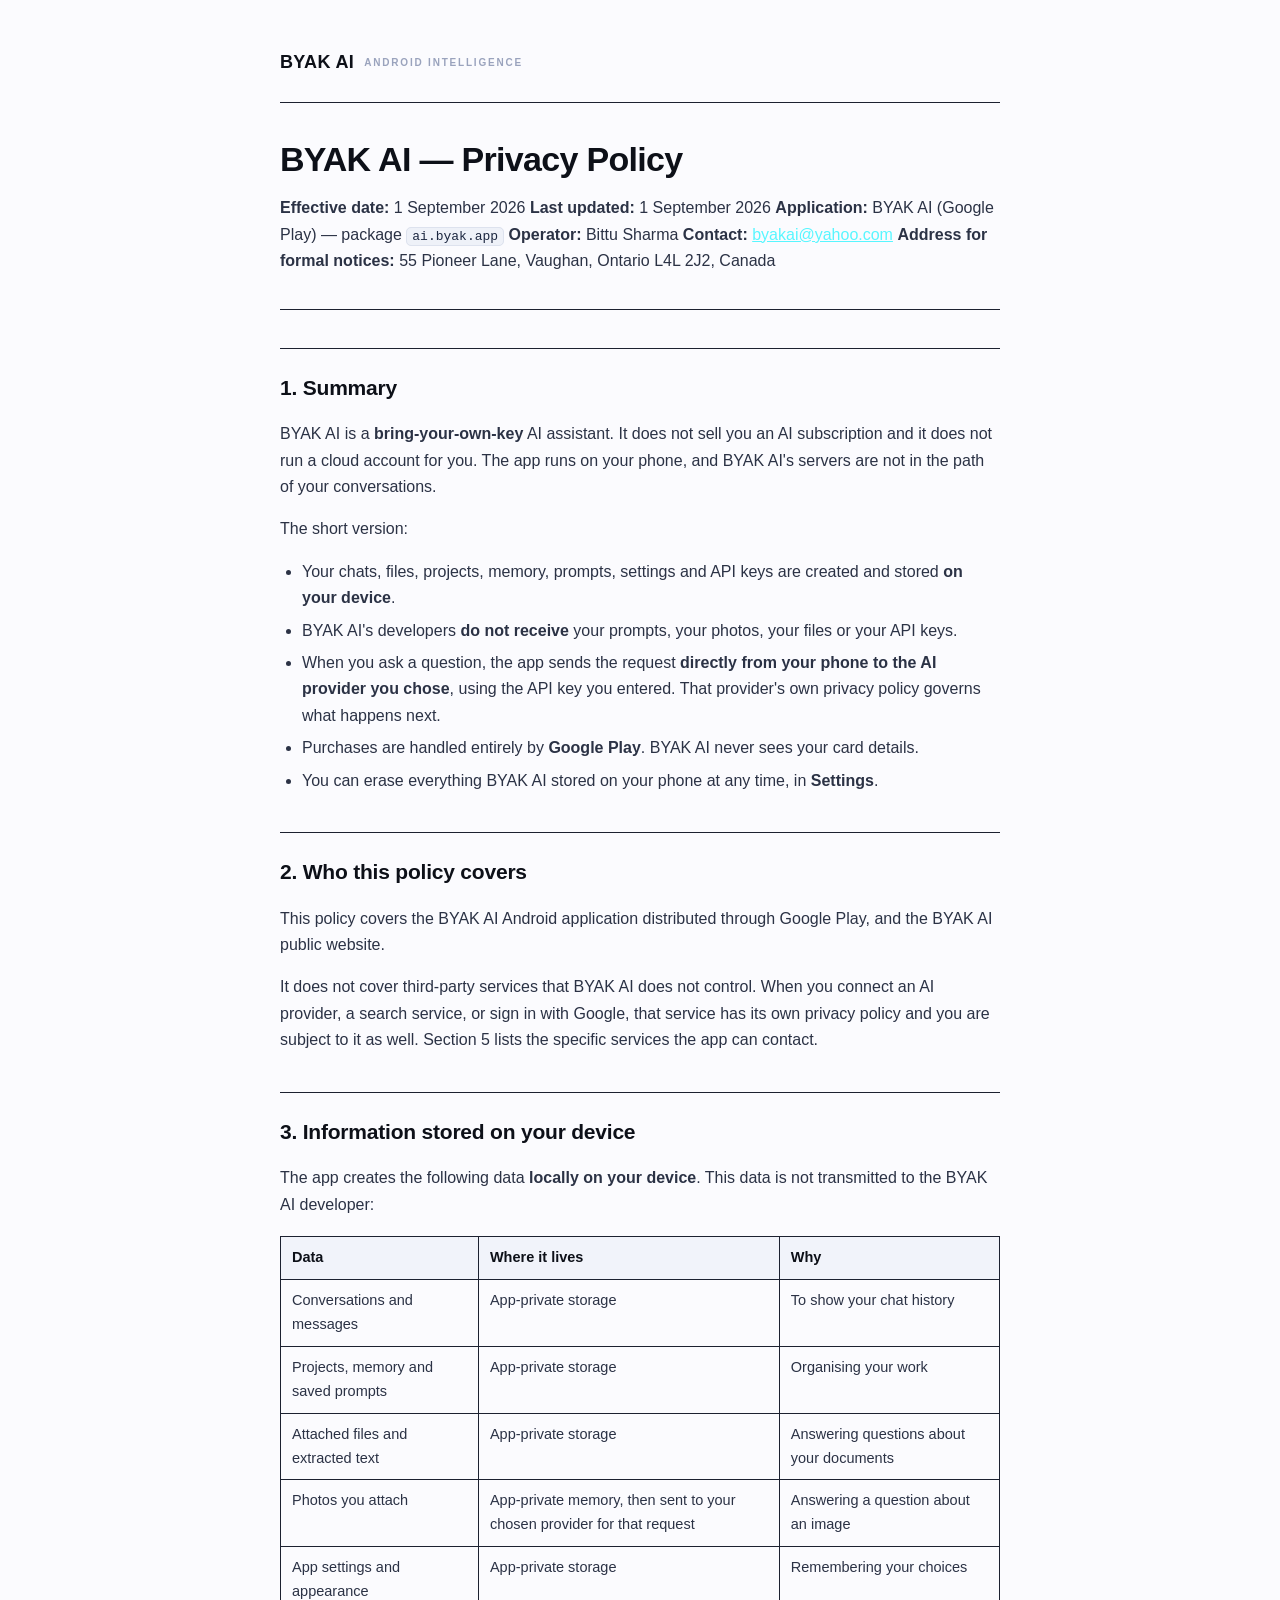
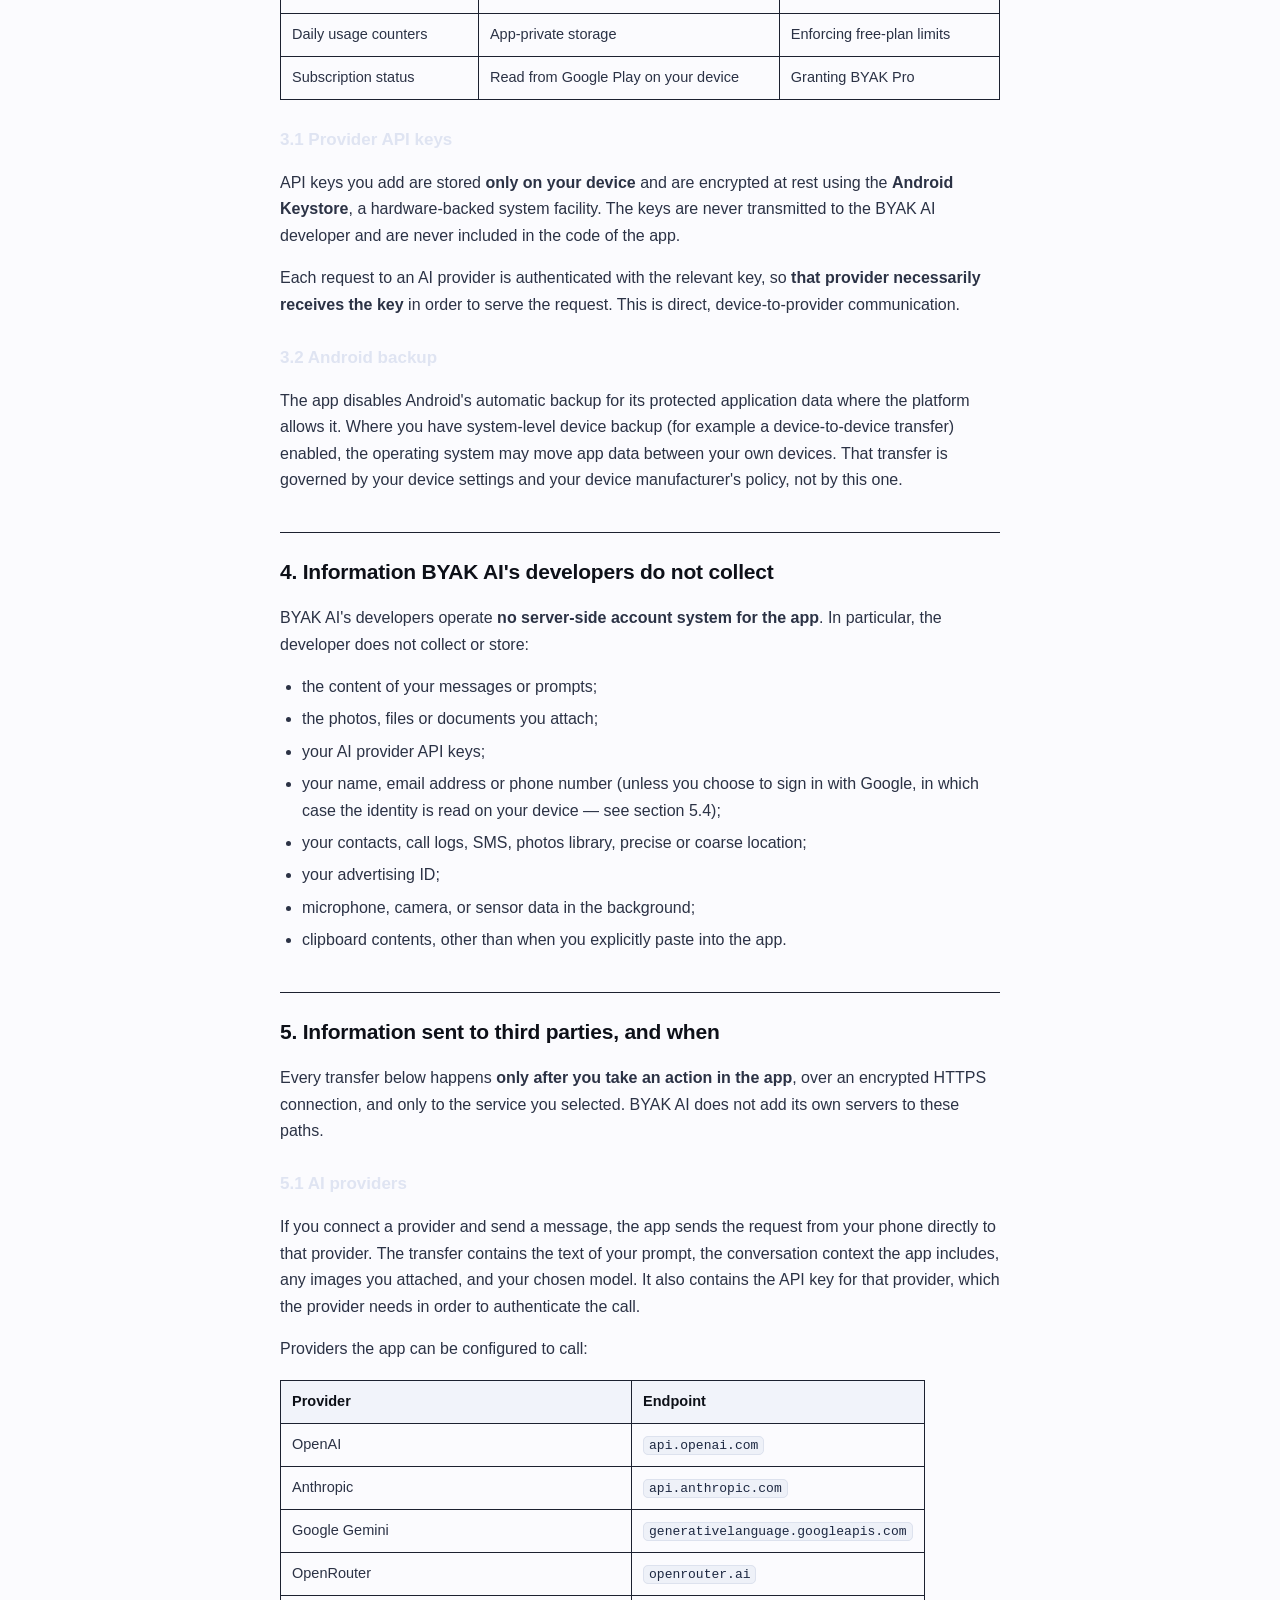
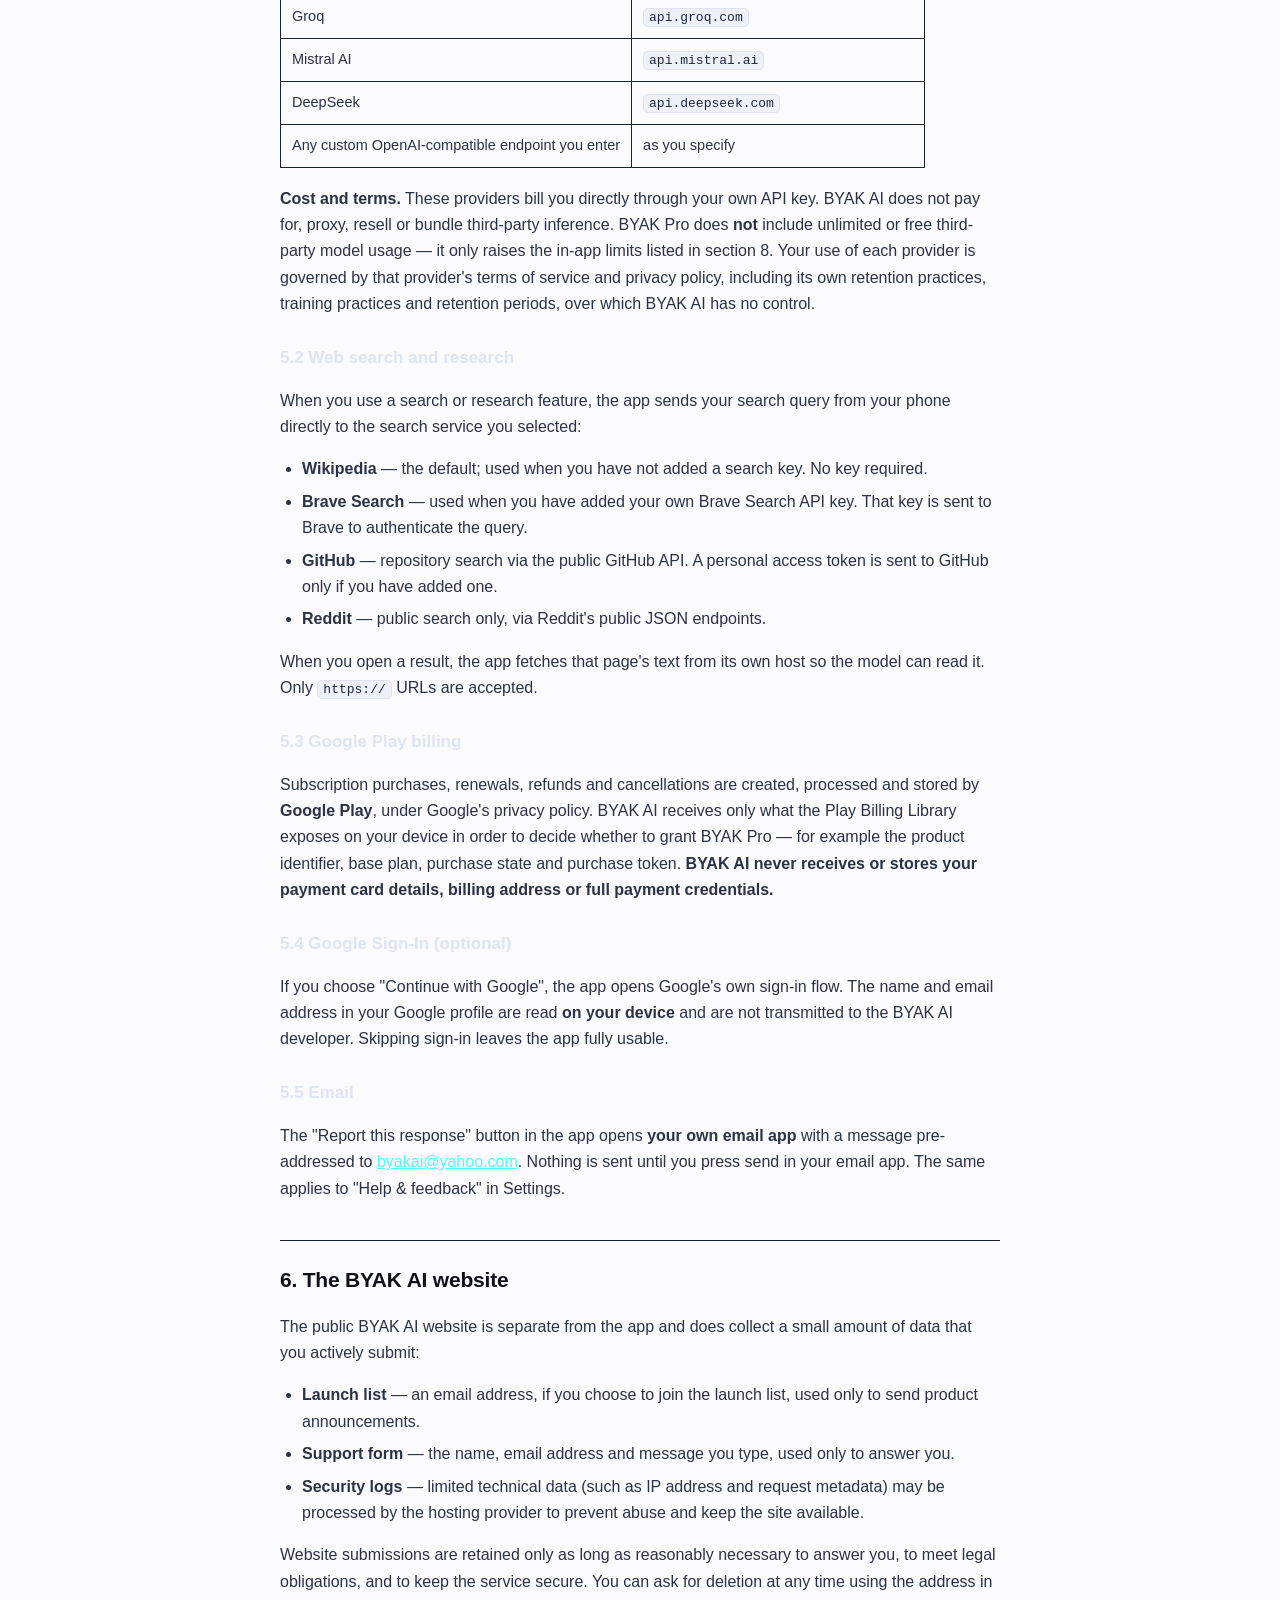
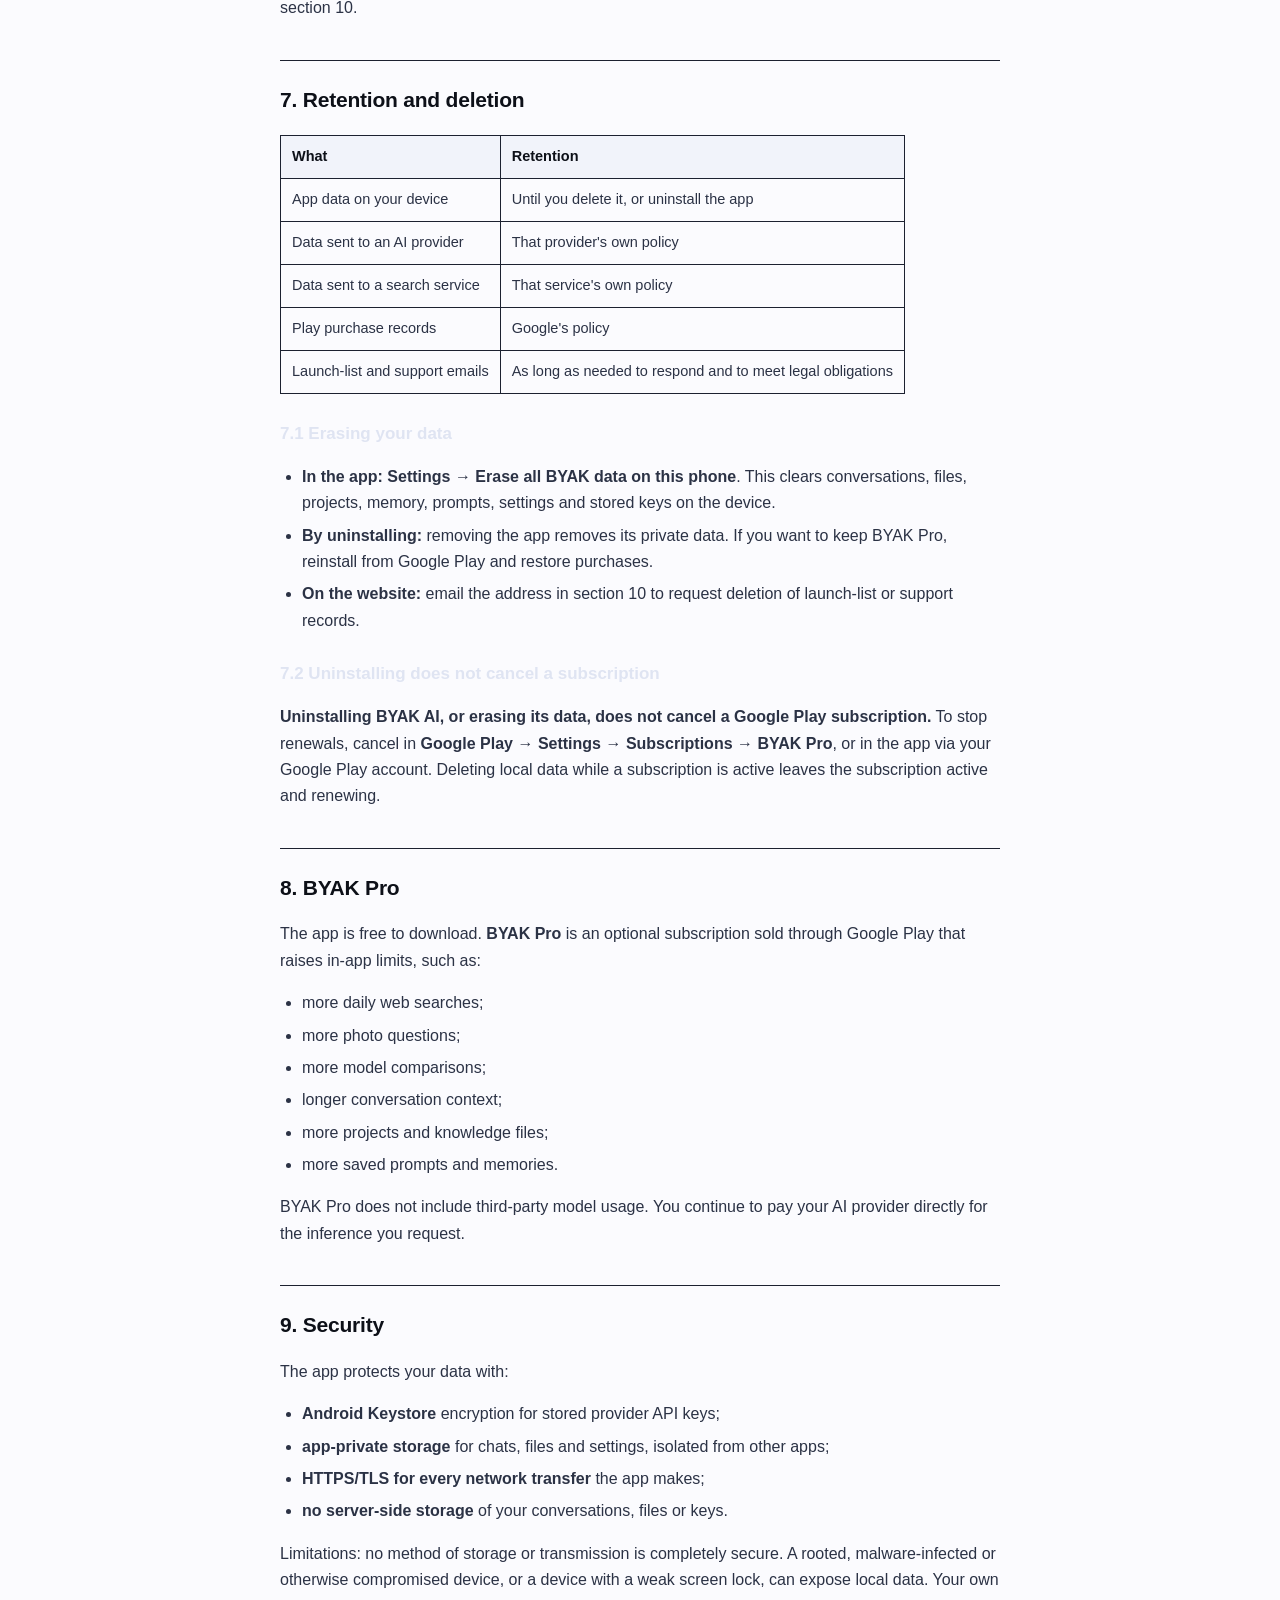
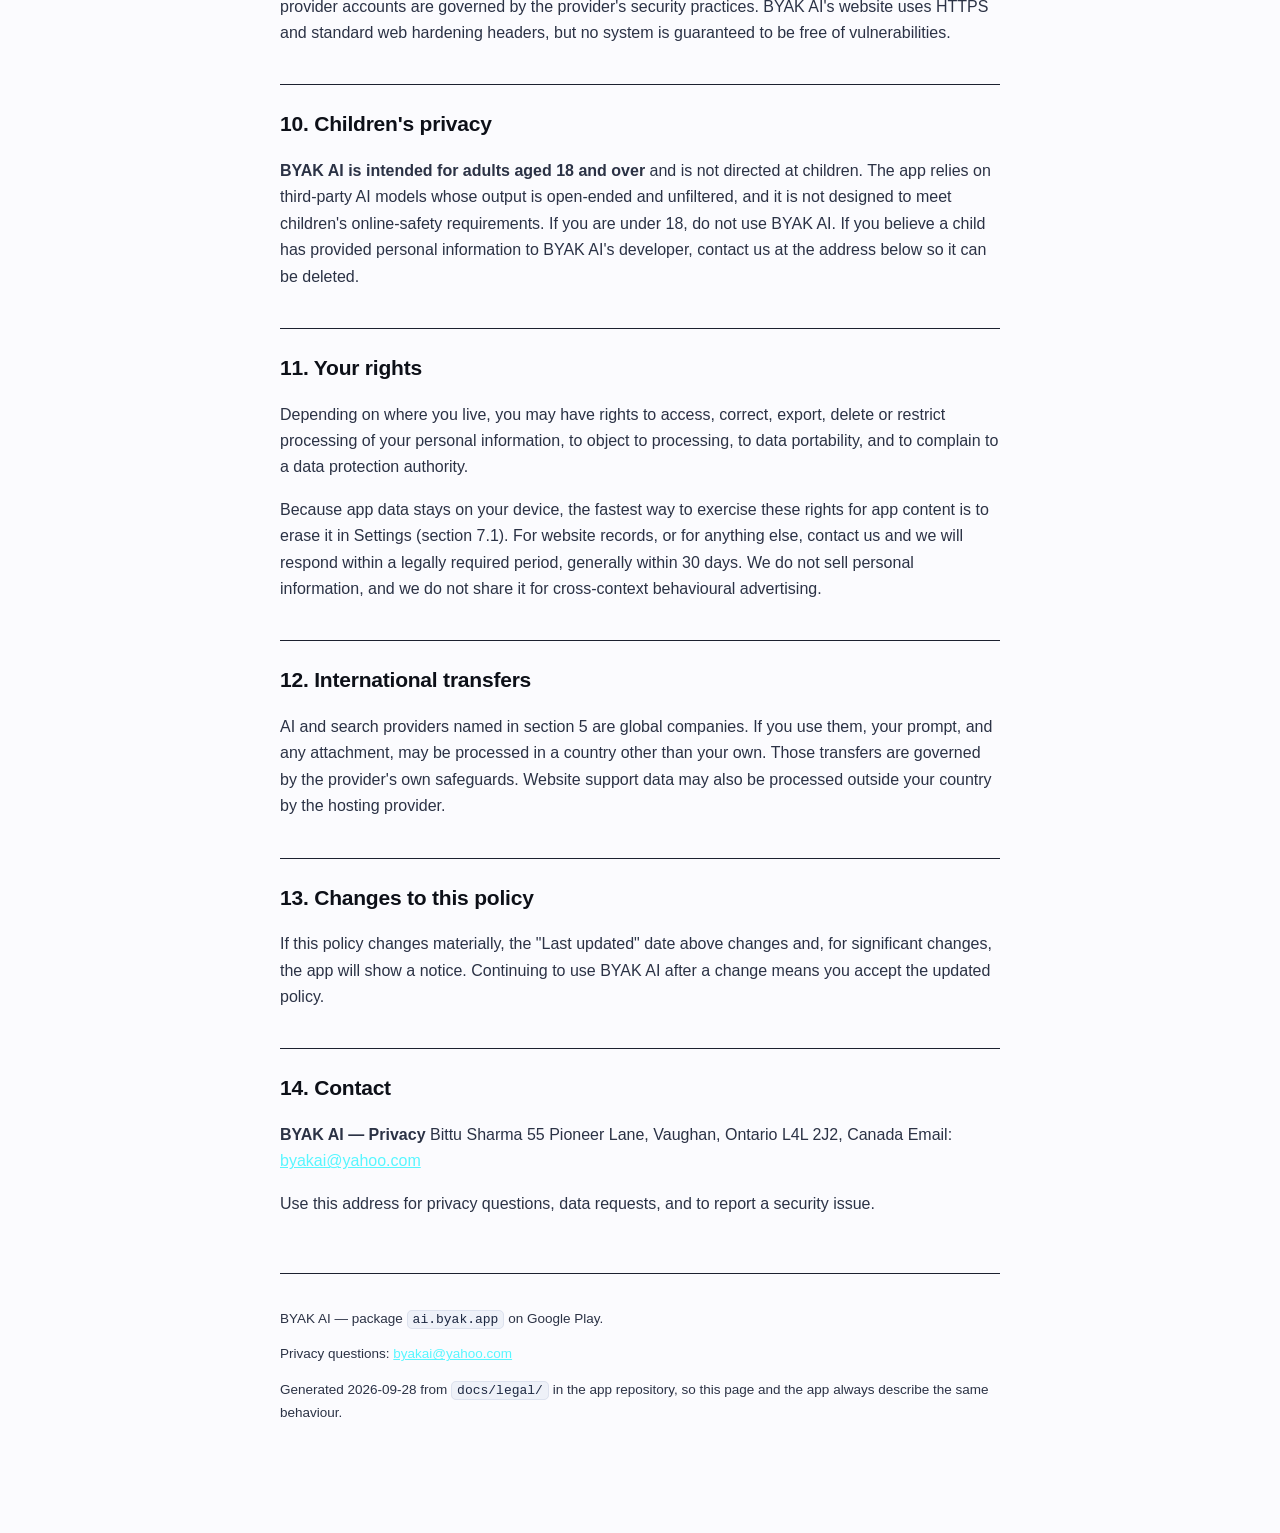
==== website/byak-ai/privacy/index.html @ bea85848 "site: publish BYAK AI privacy policy and terms for Google Play Google Play requires a publicly reach" ====
<!doctype html>
<html lang="en">
<head>
<meta charset="utf-8">
<meta name="viewport" content="width=device-width,initial-scale=1">
<title>Privacy Policy &middot; BYAK AI</title>
<meta name="description" content="How BYAK AI handles data: on-device storage, provider requests, Google Play billing, retention, deletion and security.">
<meta name="robots" content="index,follow">
<meta name="theme-color" content="#05060a">
<link rel="icon" href="data:image/svg+xml,%3Csvg xmlns='http://www.w3.org/2000/svg' viewBox='0 0 32 32'%3E%3Ctext y='26' font-size='26'%3E%E2%97%89%3C/text%3E%3C/svg%3E">
<style>
:root{--bg:#05060a;--panel:#0b0d14;--ink:#e9ecf5;--muted:#9aa3bd;--line:#1c2130;
--a1:#c266ff;--a2:#7057ff;--a3:#58f6ff;--warn:#ffcf66}
*{box-sizing:border-box}
html{-webkit-text-size-adjust:100%}
body{margin:0;background:var(--bg);color:var(--ink);
font:16px/1.65 -apple-system,BlinkMacSystemFont,"Segoe UI",Roboto,Helvetica,Arial,sans-serif}
.wrap{max-width:760px;margin:0 auto;padding:48px 20px 96px}
a{color:var(--a3)}
header{border-bottom:1px solid var(--line);padding-bottom:24px;margin-bottom:8px}
.brand{display:inline-flex;align-items:center;gap:10px;font-weight:800;letter-spacing:.02em;
text-decoration:none;color:var(--ink);font-size:18px}
.brand small{display:block;font-size:10px;letter-spacing:.18em;color:var(--muted);font-weight:600}
h1{font-size:34px;line-height:1.2;margin:36px 0 8px;letter-spacing:-.02em}
h2{font-size:21px;margin:38px 0 10px;padding-top:22px;border-top:1px solid var(--line);letter-spacing:-.01em}
h3{font-size:17px;margin:26px 0 8px;color:#dfe4f2}
p,li{color:#d3d9e8}
ul,ol{padding-left:22px}
li{margin:6px 0}
code{background:#11141d;border:1px solid var(--line);border-radius:5px;padding:1px 5px;
font:13px/1.5 ui-monospace,SFMono-Regular,Menlo,Consolas,monospace;color:#c9d4f0}
hr{border:0;border-top:1px solid var(--line);margin:34px 0}
blockquote{margin:20px 0;padding:14px 18px;background:var(--panel);
border:1px solid #2a2f42;border-left:3px solid var(--warn);border-radius:10px;color:#e6e9f5}
blockquote p{margin:6px 0}
mark.todo{background:rgba(255,207,102,.18);color:var(--warn);border-radius:4px;padding:0 4px}
table{width:100%;border-collapse:collapse;margin:18px 0;font-size:14.5px;display:block;overflow-x:auto}
th,td{border:1px solid var(--line);padding:9px 11px;text-align:left;vertical-align:top}
th{background:var(--panel);color:var(--ink);font-weight:600}
td{color:#c6cddf}
footer{margin-top:56px;padding-top:20px;border-top:1px solid var(--line);
color:var(--muted);font-size:13.5px}
.meta{color:var(--muted);font-size:14px;margin:0 0 8px}
.danger{border-left-color:#ff6b6b}
@media (prefers-color-scheme: light){
body{background:#fbfbfe;color:#161a24}
p,li{color:#2b3245}h1,h2{color:#0d1018}th{background:#f1f3fa;color:#0d1018}
td{color:#2b3245}code{background:#eef1f8;border-color:#dde2ee;color:#1c2740}
blockquote{background:#fffbeb;border-color:#f0e2b8}
footer{color:#5b6478}.brand{color:#0d1018}
}
@media print{body{background:#fff;color:#000}.wrap{max-width:none}}
</style>
</head>
<body>
<div class="wrap">
<header><span class="brand">BYAK AI<small>ANDROID INTELLIGENCE</small></span></header>
<h1>BYAK AI — Privacy Policy</h1>
<p><strong>Effective date:</strong> 1 September 2026 <strong>Last updated:</strong> 1 September 2026 <strong>Application:</strong> BYAK AI (Google Play) — package <code>ai.byak.app</code> <strong>Operator:</strong> Bittu Sharma <strong>Contact:</strong> <a href="mailto:byakai@yahoo.com">byakai@yahoo.com</a> <strong>Address for formal notices:</strong> 55 Pioneer Lane, Vaughan, Ontario L4L 2J2, Canada</p>
<hr>
<h2>1. Summary</h2>
<p>BYAK AI is a <strong>bring-your-own-key</strong> AI assistant. It does not sell you an AI subscription and it does not run a cloud account for you. The app runs on your phone, and BYAK AI's servers are not in the path of your conversations.</p>
<p>The short version:</p>
<ul><li>Your chats, files, projects, memory, prompts, settings and API keys are created and stored <strong>on your device</strong>.</li><li>BYAK AI's developers <strong>do not receive</strong> your prompts, your photos, your files or your API keys.</li><li>When you ask a question, the app sends the request <strong>directly from your phone to the AI provider you chose</strong>, using the API key you entered. That provider's own privacy policy governs what happens next.</li><li>Purchases are handled entirely by <strong>Google Play</strong>. BYAK AI never sees your card details.</li><li>You can erase everything BYAK AI stored on your phone at any time, in <strong>Settings</strong>.</li></ul>
<h2>2. Who this policy covers</h2>
<p>This policy covers the BYAK AI Android application distributed through Google Play, and the BYAK AI public website.</p>
<p>It does not cover third-party services that BYAK AI does not control. When you connect an AI provider, a search service, or sign in with Google, that service has its own privacy policy and you are subject to it as well. Section 5 lists the specific services the app can contact.</p>
<h2>3. Information stored on your device</h2>
<p>The app creates the following data <strong>locally on your device</strong>. This data is not transmitted to the BYAK AI developer:</p>
<table><thead><tr><th>Data</th><th>Where it lives</th><th>Why</th></tr></thead><tbody><tr><td>Conversations and messages</td><td>App-private storage</td><td>To show your chat history</td></tr><tr><td>Projects, memory and saved prompts</td><td>App-private storage</td><td>Organising your work</td></tr><tr><td>Attached files and extracted text</td><td>App-private storage</td><td>Answering questions about your documents</td></tr><tr><td>Photos you attach</td><td>App-private memory, then sent to your chosen provider for that request</td><td>Answering a question about an image</td></tr><tr><td>App settings and appearance</td><td>App-private storage</td><td>Remembering your choices</td></tr><tr><td>Daily usage counters</td><td>App-private storage</td><td>Enforcing free-plan limits</td></tr><tr><td>Subscription status</td><td>Read from Google Play on your device</td><td>Granting BYAK Pro</td></tr></tbody></table>
<h3>3.1 Provider API keys</h3>
<p>API keys you add are stored <strong>only on your device</strong> and are encrypted at rest using the <strong>Android Keystore</strong>, a hardware-backed system facility. The keys are never transmitted to the BYAK AI developer and are never included in the code of the app.</p>
<p>Each request to an AI provider is authenticated with the relevant key, so <strong>that provider necessarily receives the key</strong> in order to serve the request. This is direct, device-to-provider communication.</p>
<h3>3.2 Android backup</h3>
<p>The app disables Android's automatic backup for its protected application data where the platform allows it. Where you have system-level device backup (for example a device-to-device transfer) enabled, the operating system may move app data between your own devices. That transfer is governed by your device settings and your device manufacturer's policy, not by this one.</p>
<h2>4. Information BYAK AI's developers do not collect</h2>
<p>BYAK AI's developers operate <strong>no server-side account system for the app</strong>. In particular, the developer does not collect or store:</p>
<ul><li>the content of your messages or prompts;</li><li>the photos, files or documents you attach;</li><li>your AI provider API keys;</li><li>your name, email address or phone number (unless you choose to sign in with Google, in which case the identity is read on your device — see section 5.4);</li><li>your contacts, call logs, SMS, photos library, precise or coarse location;</li><li>your advertising ID;</li><li>microphone, camera, or sensor data in the background;</li><li>clipboard contents, other than when you explicitly paste into the app.</li></ul>
<h2>5. Information sent to third parties, and when</h2>
<p>Every transfer below happens <strong>only after you take an action in the app</strong>, over an encrypted HTTPS connection, and only to the service you selected. BYAK AI does not add its own servers to these paths.</p>
<h3>5.1 AI providers</h3>
<p>If you connect a provider and send a message, the app sends the request from your phone directly to that provider. The transfer contains the text of your prompt, the conversation context the app includes, any images you attached, and your chosen model. It also contains the API key for that provider, which the provider needs in order to authenticate the call.</p>
<p>Providers the app can be configured to call:</p>
<table><thead><tr><th>Provider</th><th>Endpoint</th></tr></thead><tbody><tr><td>OpenAI</td><td><code>api.openai.com</code></td></tr><tr><td>Anthropic</td><td><code>api.anthropic.com</code></td></tr><tr><td>Google Gemini</td><td><code>generativelanguage.googleapis.com</code></td></tr><tr><td>OpenRouter</td><td><code>openrouter.ai</code></td></tr><tr><td>Groq</td><td><code>api.groq.com</code></td></tr><tr><td>Mistral AI</td><td><code>api.mistral.ai</code></td></tr><tr><td>DeepSeek</td><td><code>api.deepseek.com</code></td></tr><tr><td>Any custom OpenAI-compatible endpoint you enter</td><td>as you specify</td></tr></tbody></table>
<p><strong>Cost and terms.</strong> These providers bill you directly through your own API key. BYAK AI does not pay for, proxy, resell or bundle third-party inference. BYAK Pro does <strong>not</strong> include unlimited or free third-party model usage — it only raises the in-app limits listed in section 8. Your use of each provider is governed by that provider's terms of service and privacy policy, including its own retention practices, training practices and retention periods, over which BYAK AI has no control.</p>
<h3>5.2 Web search and research</h3>
<p>When you use a search or research feature, the app sends your search query from your phone directly to the search service you selected:</p>
<ul><li><strong>Wikipedia</strong> — the default; used when you have not added a search key. No key required.</li><li><strong>Brave Search</strong> — used when you have added your own Brave Search API key. That key is sent to Brave to authenticate the query.</li><li><strong>GitHub</strong> — repository search via the public GitHub API. A personal access token is sent to GitHub only if you have added one.</li><li><strong>Reddit</strong> — public search only, via Reddit's public JSON endpoints.</li></ul>
<p>When you open a result, the app fetches that page's text from its own host so the model can read it. Only <code>https://</code> URLs are accepted.</p>
<h3>5.3 Google Play billing</h3>
<p>Subscription purchases, renewals, refunds and cancellations are created, processed and stored by <strong>Google Play</strong>, under Google's privacy policy. BYAK AI receives only what the Play Billing Library exposes on your device in order to decide whether to grant BYAK Pro — for example the product identifier, base plan, purchase state and purchase token. <strong>BYAK AI never receives or stores your payment card details, billing address or full payment credentials.</strong></p>
<h3>5.4 Google Sign-In (optional)</h3>
<p>If you choose "Continue with Google", the app opens Google's own sign-in flow. The name and email address in your Google profile are read <strong>on your device</strong> and are not transmitted to the BYAK AI developer. Skipping sign-in leaves the app fully usable.</p>
<h3>5.5 Email</h3>
<p>The "Report this response" button in the app opens <strong>your own email app</strong> with a message pre-addressed to <a href="mailto:byakai@yahoo.com">byakai@yahoo.com</a>. Nothing is sent until you press send in your email app. The same applies to "Help &amp; feedback" in Settings.</p>
<h2>6. The BYAK AI website</h2>
<p>The public BYAK AI website is separate from the app and does collect a small amount of data that you actively submit:</p>
<ul><li><strong>Launch list</strong> — an email address, if you choose to join the launch list, used only to send product announcements.</li><li><strong>Support form</strong> — the name, email address and message you type, used only to answer you.</li><li><strong>Security logs</strong> — limited technical data (such as IP address and request metadata) may be processed by the hosting provider to prevent abuse and keep the site available.</li></ul>
<p>Website submissions are retained only as long as reasonably necessary to answer you, to meet legal obligations, and to keep the service secure. You can ask for deletion at any time using the address in section 10.</p>
<h2>7. Retention and deletion</h2>
<table><thead><tr><th>What</th><th>Retention</th></tr></thead><tbody><tr><td>App data on your device</td><td>Until you delete it, or uninstall the app</td></tr><tr><td>Data sent to an AI provider</td><td>That provider's own policy</td></tr><tr><td>Data sent to a search service</td><td>That service's own policy</td></tr><tr><td>Play purchase records</td><td>Google's policy</td></tr><tr><td>Launch-list and support emails</td><td>As long as needed to respond and to meet legal obligations</td></tr></tbody></table>
<h3>7.1 Erasing your data</h3>
<ul><li><strong>In the app:</strong> <strong>Settings → Erase all BYAK data on this phone</strong>. This clears conversations, files, projects, memory, prompts, settings and stored keys on the device.</li><li><strong>By uninstalling:</strong> removing the app removes its private data. If you want to keep BYAK Pro, reinstall from Google Play and restore purchases.</li><li><strong>On the website:</strong> email the address in section 10 to request deletion of launch-list or support records.</li></ul>
<h3>7.2 Uninstalling does not cancel a subscription</h3>
<p><strong>Uninstalling BYAK AI, or erasing its data, does not cancel a Google Play subscription.</strong> To stop renewals, cancel in <strong>Google Play → Settings → Subscriptions → BYAK Pro</strong>, or in the app via your Google Play account. Deleting local data while a subscription is active leaves the subscription active and renewing.</p>
<h2>8. BYAK Pro</h2>
<p>The app is free to download. <strong>BYAK Pro</strong> is an optional subscription sold through Google Play that raises in-app limits, such as:</p>
<ul><li>more daily web searches;</li><li>more photo questions;</li><li>more model comparisons;</li><li>longer conversation context;</li><li>more projects and knowledge files;</li><li>more saved prompts and memories.</li></ul>
<p>BYAK Pro does not include third-party model usage. You continue to pay your AI provider directly for the inference you request.</p>
<h2>9. Security</h2>
<p>The app protects your data with:</p>
<ul><li><strong>Android Keystore</strong> encryption for stored provider API keys;</li><li><strong>app-private storage</strong> for chats, files and settings, isolated from other apps;</li><li><strong>HTTPS/TLS for every network transfer</strong> the app makes;</li><li><strong>no server-side storage</strong> of your conversations, files or keys.</li></ul>
<p>Limitations: no method of storage or transmission is completely secure. A rooted, malware-infected or otherwise compromised device, or a device with a weak screen lock, can expose local data. Your own provider accounts are governed by the provider's security practices. BYAK AI's website uses HTTPS and standard web hardening headers, but no system is guaranteed to be free of vulnerabilities.</p>
<h2>10. Children's privacy</h2>
<p><strong>BYAK AI is intended for adults aged 18 and over</strong> and is not directed at children. The app relies on third-party AI models whose output is open-ended and unfiltered, and it is not designed to meet children's online-safety requirements. If you are under 18, do not use BYAK AI. If you believe a child has provided personal information to BYAK AI's developer, contact us at the address below so it can be deleted.</p>
<h2>11. Your rights</h2>
<p>Depending on where you live, you may have rights to access, correct, export, delete or restrict processing of your personal information, to object to processing, to data portability, and to complain to a data protection authority.</p>
<p>Because app data stays on your device, the fastest way to exercise these rights for app content is to erase it in Settings (section 7.1). For website records, or for anything else, contact us and we will respond within a legally required period, generally within 30 days. We do not sell personal information, and we do not share it for cross-context behavioural advertising.</p>
<h2>12. International transfers</h2>
<p>AI and search providers named in section 5 are global companies. If you use them, your prompt, and any attachment, may be processed in a country other than your own. Those transfers are governed by the provider's own safeguards. Website support data may also be processed outside your country by the hosting provider.</p>
<h2>13. Changes to this policy</h2>
<p>If this policy changes materially, the "Last updated" date above changes and, for significant changes, the app will show a notice. Continuing to use BYAK AI after a change means you accept the updated policy.</p>
<h2>14. Contact</h2>
<p><strong>BYAK AI — Privacy</strong> Bittu Sharma 55 Pioneer Lane, Vaughan, Ontario L4L 2J2, Canada Email: <a href="mailto:byakai@yahoo.com">byakai@yahoo.com</a></p>
<p>Use this address for privacy questions, data requests, and to report a security issue.</p>
<footer>
<p>BYAK AI &mdash; package <code>ai.byak.app</code> on Google Play.</p>
<p>Privacy questions: <a href="mailto:byakai@yahoo.com">byakai@yahoo.com</a></p>
<p>Generated 2026-09-28 from <code>docs/legal/</code> in the app repository, so this page and the
app always describe the same behaviour.</p>
</footer>
</div>
</body>
</html>
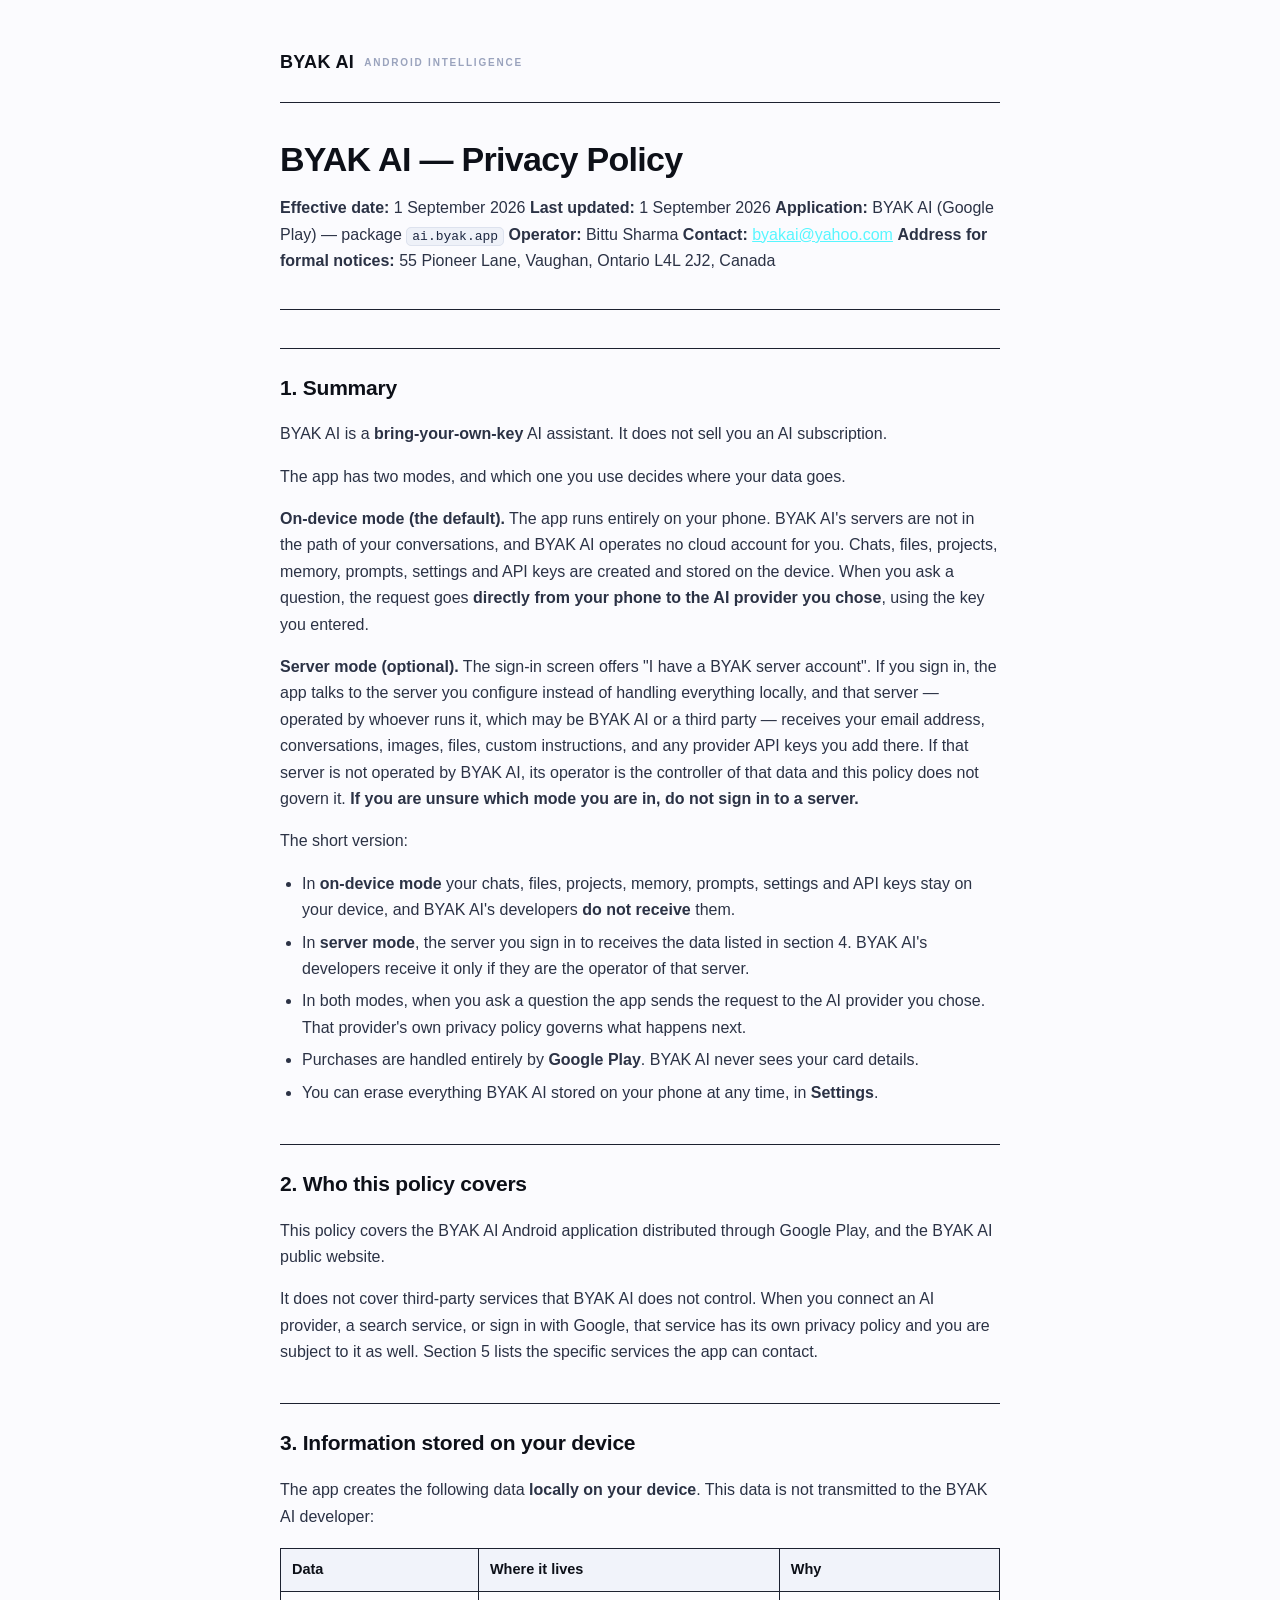
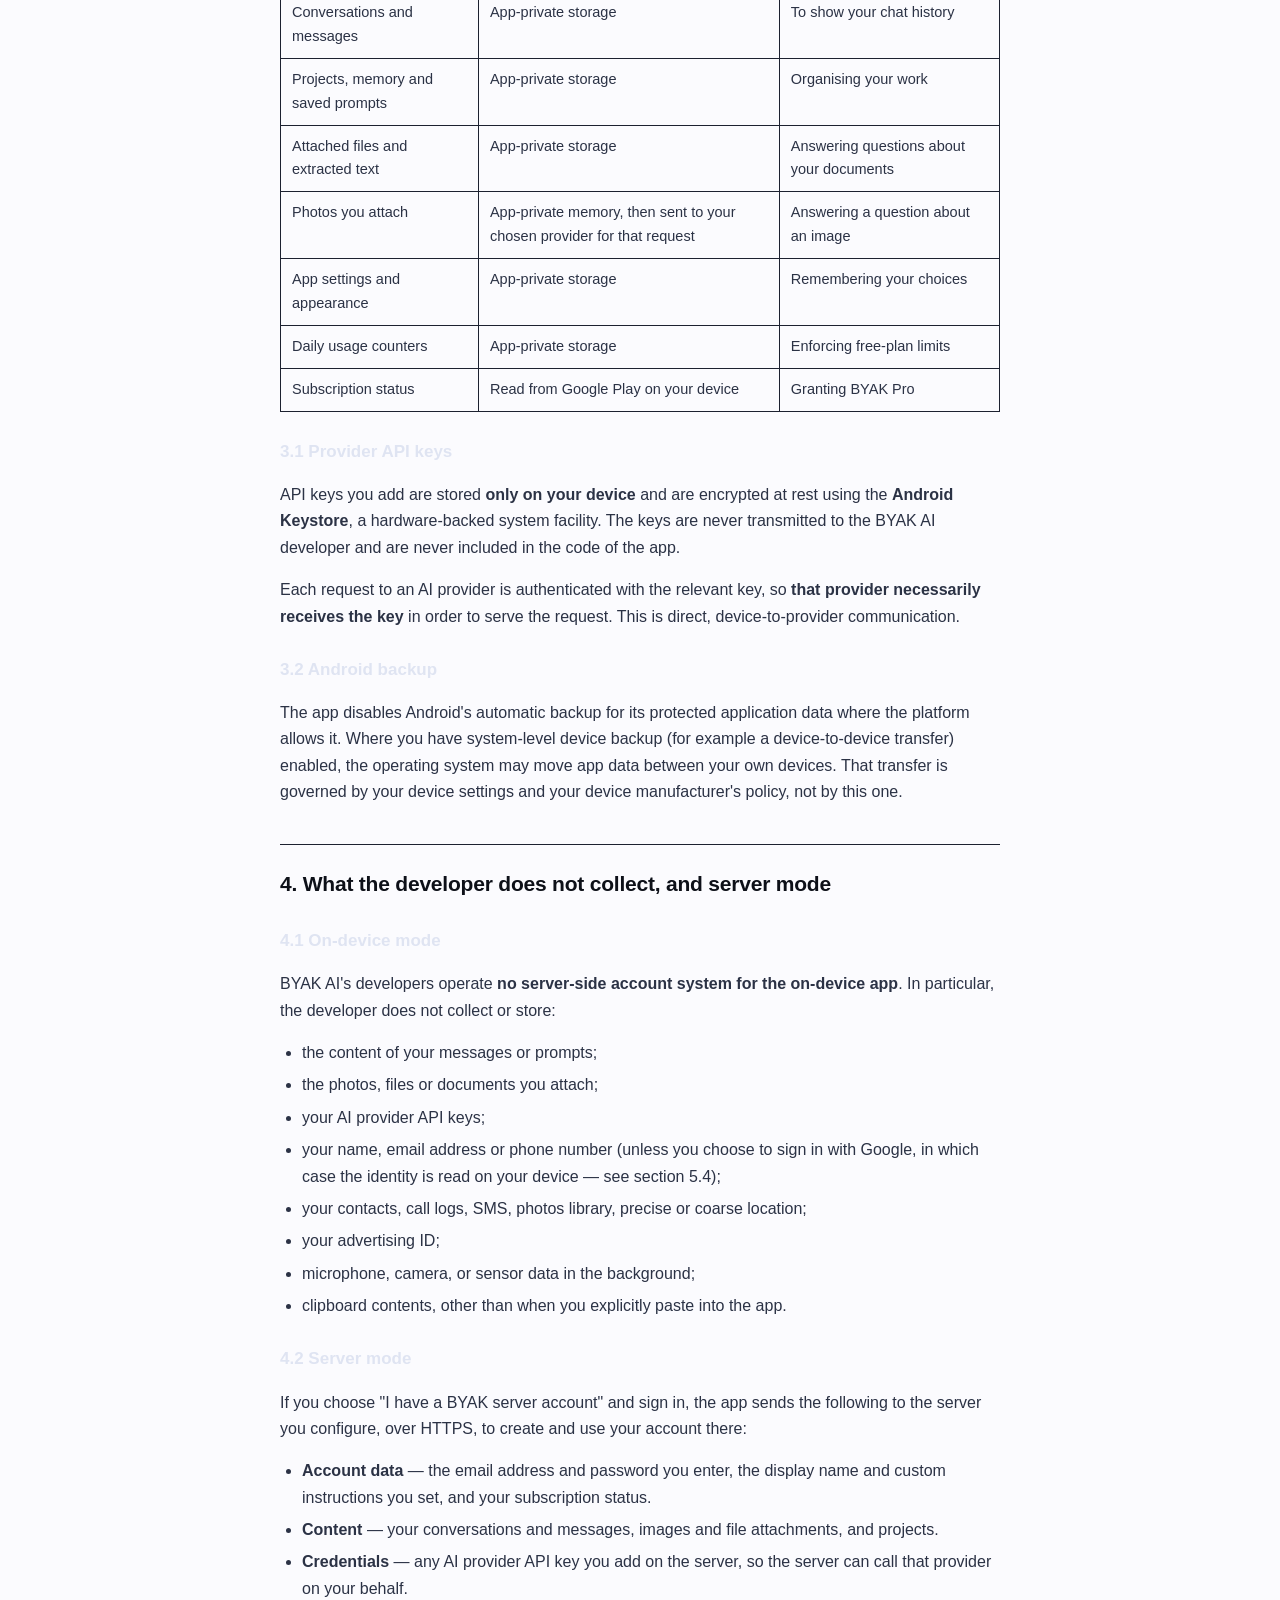
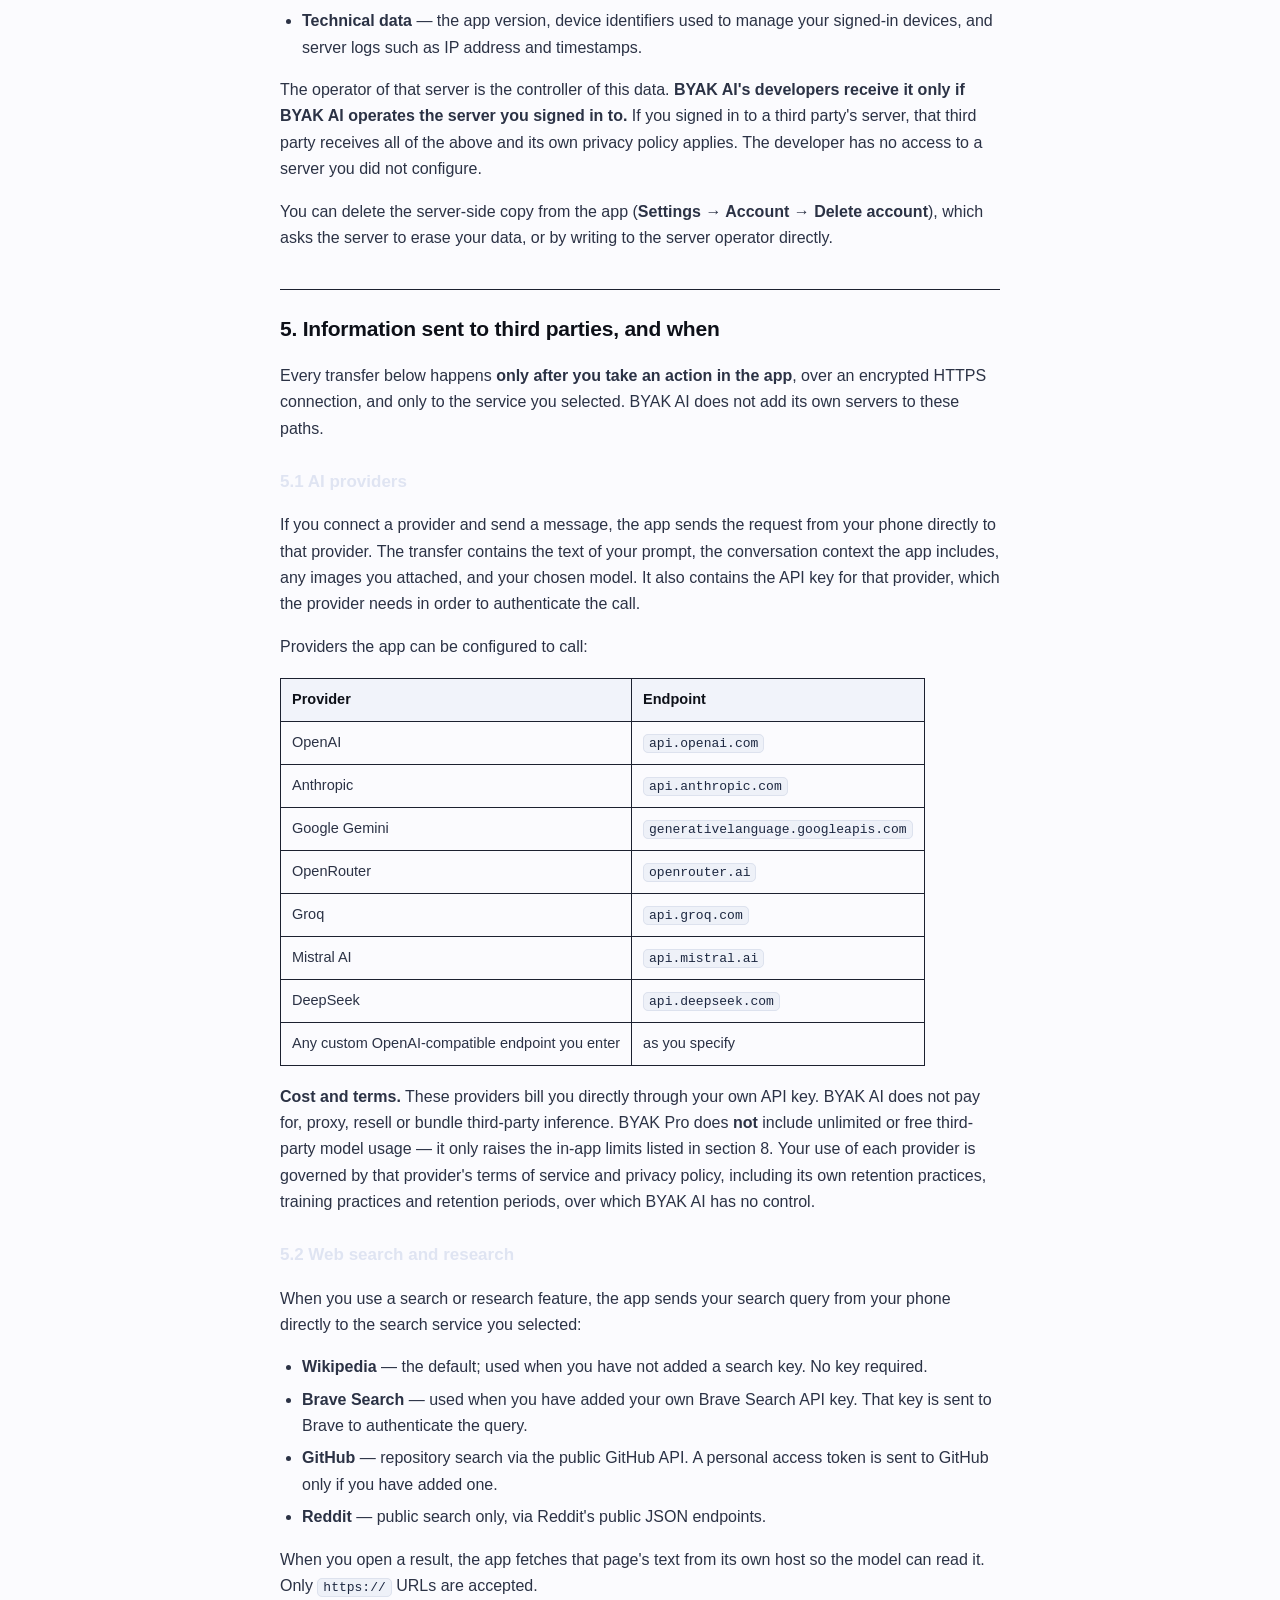
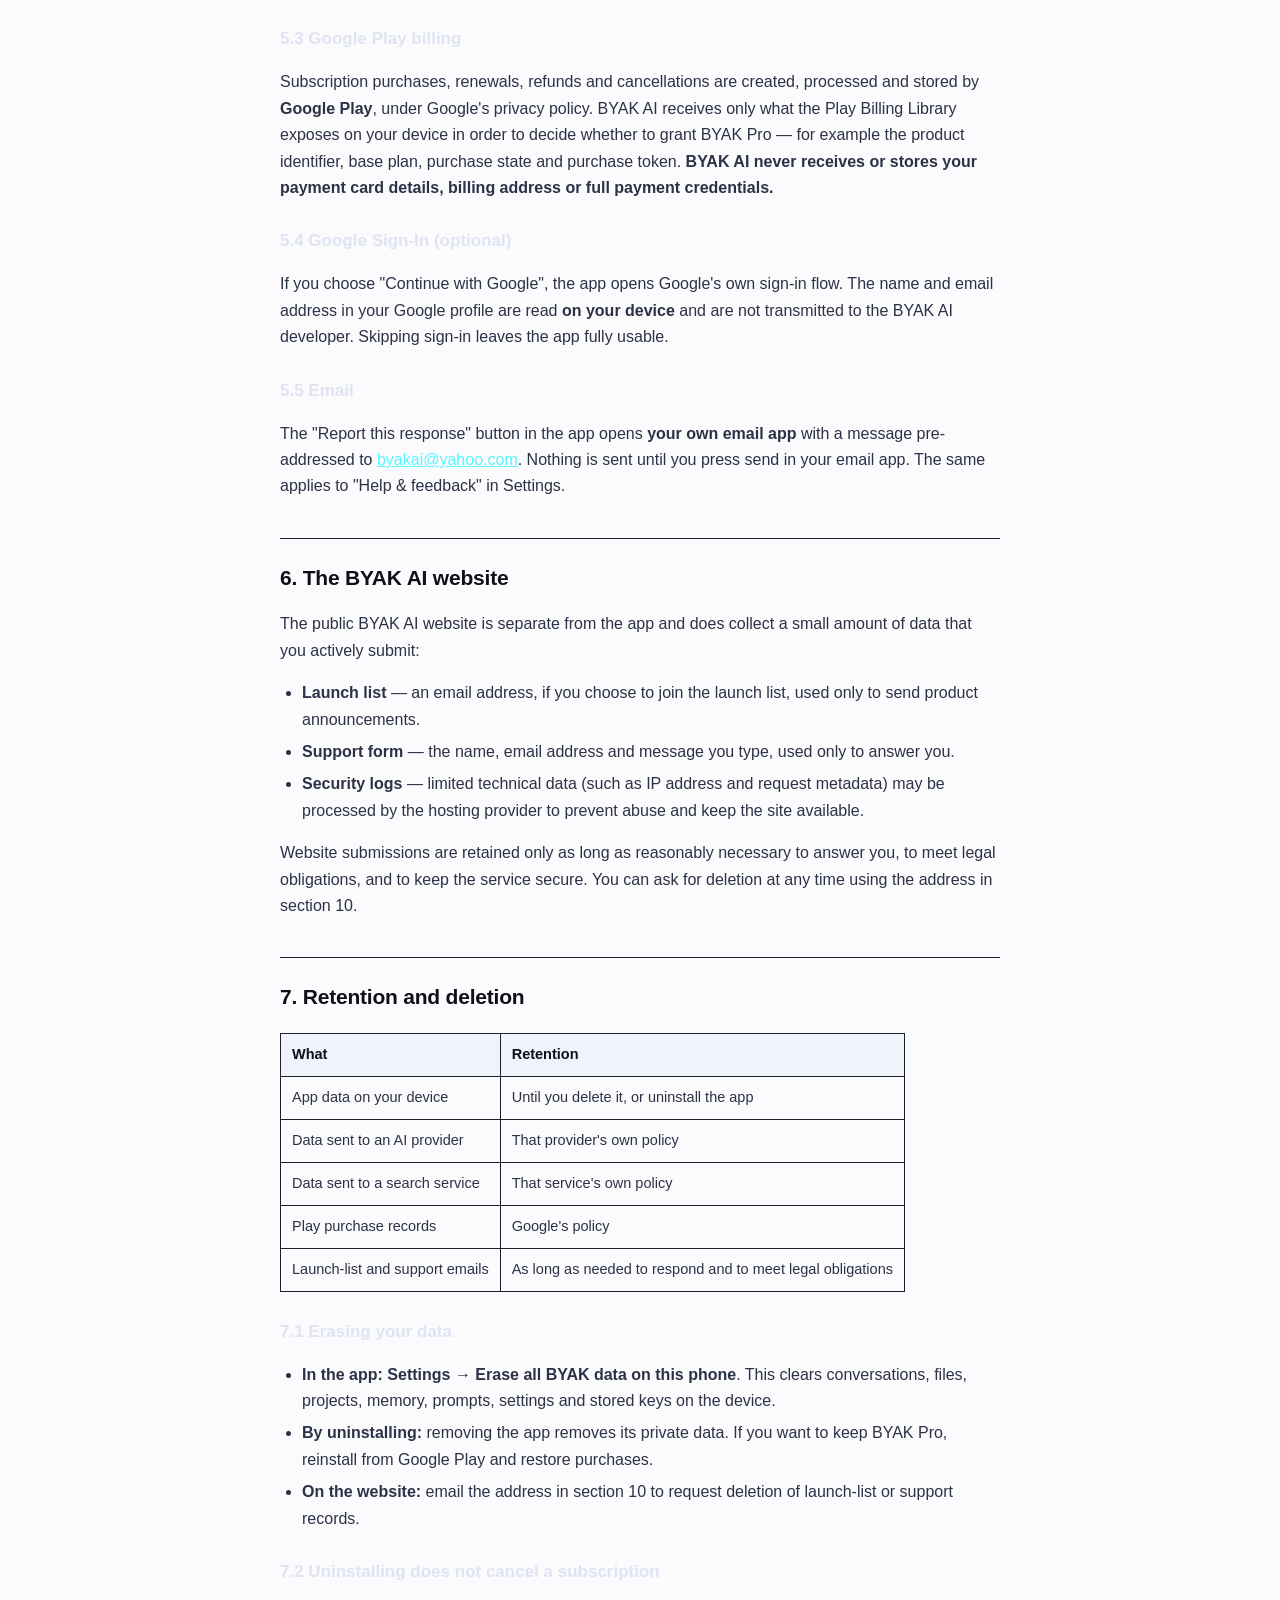
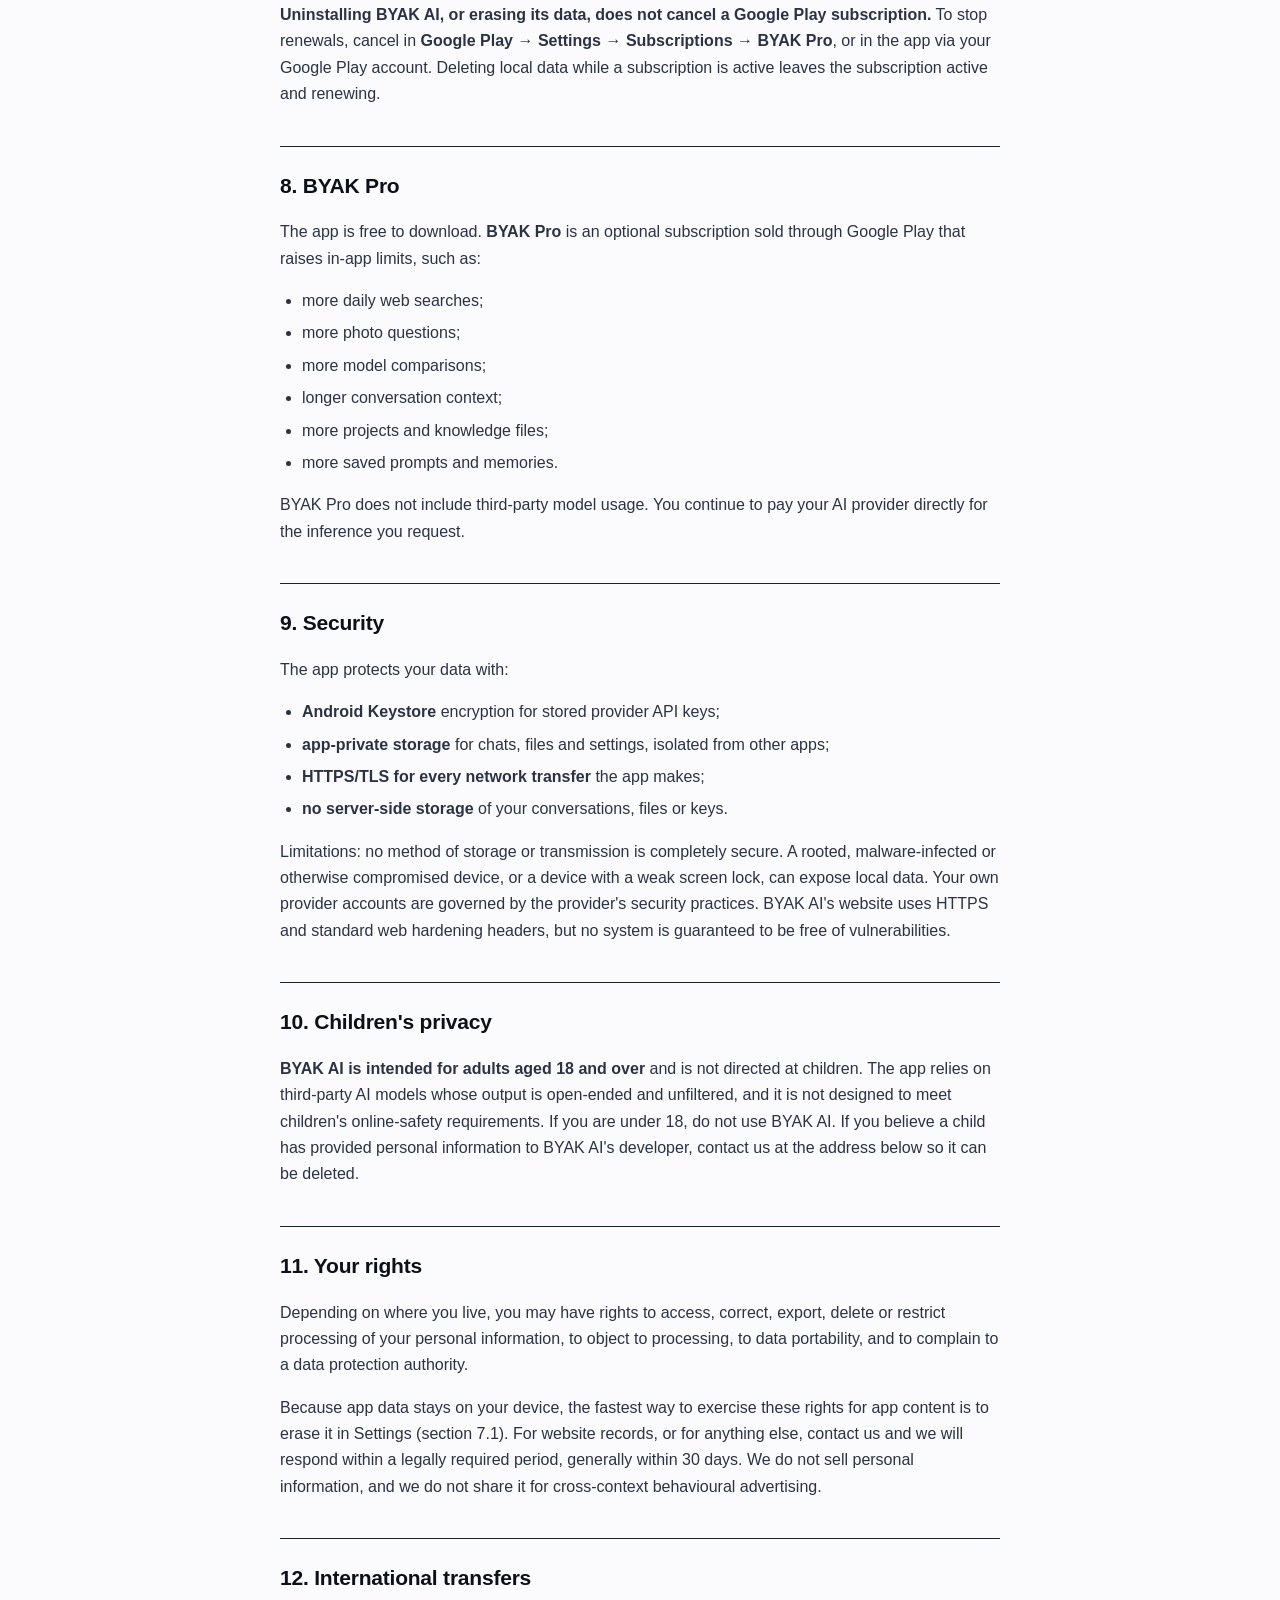
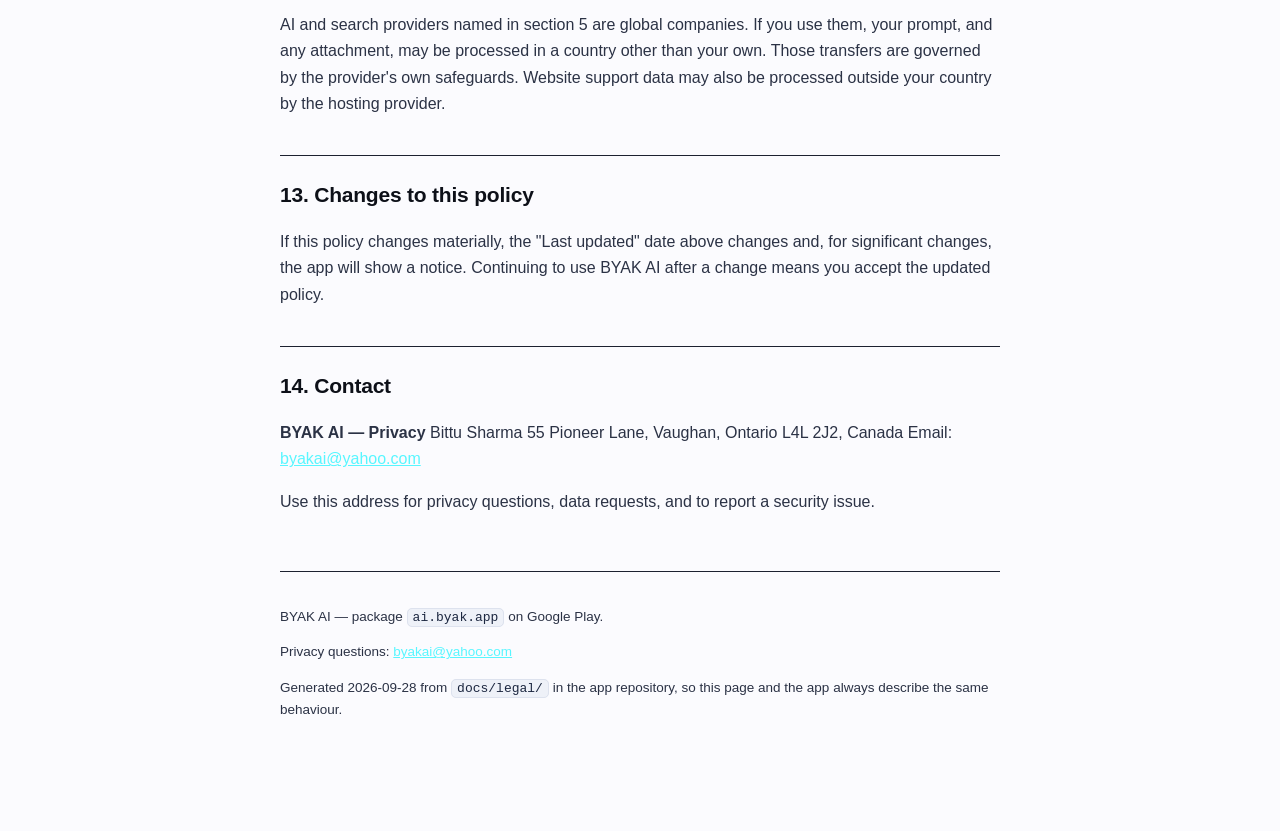
==== commit 560f6b3d: "legal: disclose server mode in the privacy policy, fix terms link The policy said the app was exclus" ====
--- a/website/byak-ai/privacy/index.html
+++ b/website/byak-ai/privacy/index.html
@@ -59,9 +59,12 @@
 <p><strong>Effective date:</strong> 1 September 2026 <strong>Last updated:</strong> 1 September 2026 <strong>Application:</strong> BYAK AI (Google Play) — package <code>ai.byak.app</code> <strong>Operator:</strong> Bittu Sharma <strong>Contact:</strong> <a href="mailto:byakai@yahoo.com">byakai@yahoo.com</a> <strong>Address for formal notices:</strong> 55 Pioneer Lane, Vaughan, Ontario L4L 2J2, Canada</p>
 <hr>
 <h2>1. Summary</h2>
-<p>BYAK AI is a <strong>bring-your-own-key</strong> AI assistant. It does not sell you an AI subscription and it does not run a cloud account for you. The app runs on your phone, and BYAK AI's servers are not in the path of your conversations.</p>
+<p>BYAK AI is a <strong>bring-your-own-key</strong> AI assistant. It does not sell you an AI subscription.</p>
+<p>The app has two modes, and which one you use decides where your data goes.</p>
+<p><strong>On-device mode (the default).</strong> The app runs entirely on your phone. BYAK AI's servers are not in the path of your conversations, and BYAK AI operates no cloud account for you. Chats, files, projects, memory, prompts, settings and API keys are created and stored on the device. When you ask a question, the request goes <strong>directly from your phone to the AI provider you chose</strong>, using the key you entered.</p>
+<p><strong>Server mode (optional).</strong> The sign-in screen offers "I have a BYAK server account". If you sign in, the app talks to the server you configure instead of handling everything locally, and that server — operated by whoever runs it, which may be BYAK AI or a third party — receives your email address, conversations, images, files, custom instructions, and any provider API keys you add there. If that server is not operated by BYAK AI, its operator is the controller of that data and this policy does not govern it. <strong>If you are unsure which mode you are in, do not sign in to a server.</strong></p>
 <p>The short version:</p>
-<ul><li>Your chats, files, projects, memory, prompts, settings and API keys are created and stored <strong>on your device</strong>.</li><li>BYAK AI's developers <strong>do not receive</strong> your prompts, your photos, your files or your API keys.</li><li>When you ask a question, the app sends the request <strong>directly from your phone to the AI provider you chose</strong>, using the API key you entered. That provider's own privacy policy governs what happens next.</li><li>Purchases are handled entirely by <strong>Google Play</strong>. BYAK AI never sees your card details.</li><li>You can erase everything BYAK AI stored on your phone at any time, in <strong>Settings</strong>.</li></ul>
+<ul><li>In <strong>on-device mode</strong> your chats, files, projects, memory, prompts, settings and API keys stay on your device, and BYAK AI's developers <strong>do not receive</strong> them.</li><li>In <strong>server mode</strong>, the server you sign in to receives the data listed in section 4. BYAK AI's developers receive it only if they are the operator of that server.</li><li>In both modes, when you ask a question the app sends the request to the AI provider you chose. That provider's own privacy policy governs what happens next.</li><li>Purchases are handled entirely by <strong>Google Play</strong>. BYAK AI never sees your card details.</li><li>You can erase everything BYAK AI stored on your phone at any time, in <strong>Settings</strong>.</li></ul>
 <h2>2. Who this policy covers</h2>
 <p>This policy covers the BYAK AI Android application distributed through Google Play, and the BYAK AI public website.</p>
 <p>It does not cover third-party services that BYAK AI does not control. When you connect an AI provider, a search service, or sign in with Google, that service has its own privacy policy and you are subject to it as well. Section 5 lists the specific services the app can contact.</p>
@@ -73,9 +76,15 @@
 <p>Each request to an AI provider is authenticated with the relevant key, so <strong>that provider necessarily receives the key</strong> in order to serve the request. This is direct, device-to-provider communication.</p>
 <h3>3.2 Android backup</h3>
 <p>The app disables Android's automatic backup for its protected application data where the platform allows it. Where you have system-level device backup (for example a device-to-device transfer) enabled, the operating system may move app data between your own devices. That transfer is governed by your device settings and your device manufacturer's policy, not by this one.</p>
-<h2>4. Information BYAK AI's developers do not collect</h2>
-<p>BYAK AI's developers operate <strong>no server-side account system for the app</strong>. In particular, the developer does not collect or store:</p>
+<h2>4. What the developer does not collect, and server mode</h2>
+<h3>4.1 On-device mode</h3>
+<p>BYAK AI's developers operate <strong>no server-side account system for the on-device app</strong>. In particular, the developer does not collect or store:</p>
 <ul><li>the content of your messages or prompts;</li><li>the photos, files or documents you attach;</li><li>your AI provider API keys;</li><li>your name, email address or phone number (unless you choose to sign in with Google, in which case the identity is read on your device — see section 5.4);</li><li>your contacts, call logs, SMS, photos library, precise or coarse location;</li><li>your advertising ID;</li><li>microphone, camera, or sensor data in the background;</li><li>clipboard contents, other than when you explicitly paste into the app.</li></ul>
+<h3>4.2 Server mode</h3>
+<p>If you choose "I have a BYAK server account" and sign in, the app sends the following to the server you configure, over HTTPS, to create and use your account there:</p>
+<ul><li><strong>Account data</strong> — the email address and password you enter, the display name and custom instructions you set, and your subscription status.</li><li><strong>Content</strong> — your conversations and messages, images and file attachments, and projects.</li><li><strong>Credentials</strong> — any AI provider API key you add on the server, so the server can call that provider on your behalf.</li><li><strong>Technical data</strong> — the app version, device identifiers used to manage your signed-in devices, and server logs such as IP address and timestamps.</li></ul>
+<p>The operator of that server is the controller of this data. <strong>BYAK AI's developers receive it only if BYAK AI operates the server you signed in to.</strong> If you signed in to a third party's server, that third party receives all of the above and its own privacy policy applies. The developer has no access to a server you did not configure.</p>
+<p>You can delete the server-side copy from the app (<strong>Settings → Account → Delete account</strong>), which asks the server to erase your data, or by writing to the server operator directly.</p>
 <h2>5. Information sent to third parties, and when</h2>
 <p>Every transfer below happens <strong>only after you take an action in the app</strong>, over an encrypted HTTPS connection, and only to the service you selected. BYAK AI does not add its own servers to these paths.</p>
 <h3>5.1 AI providers</h3>
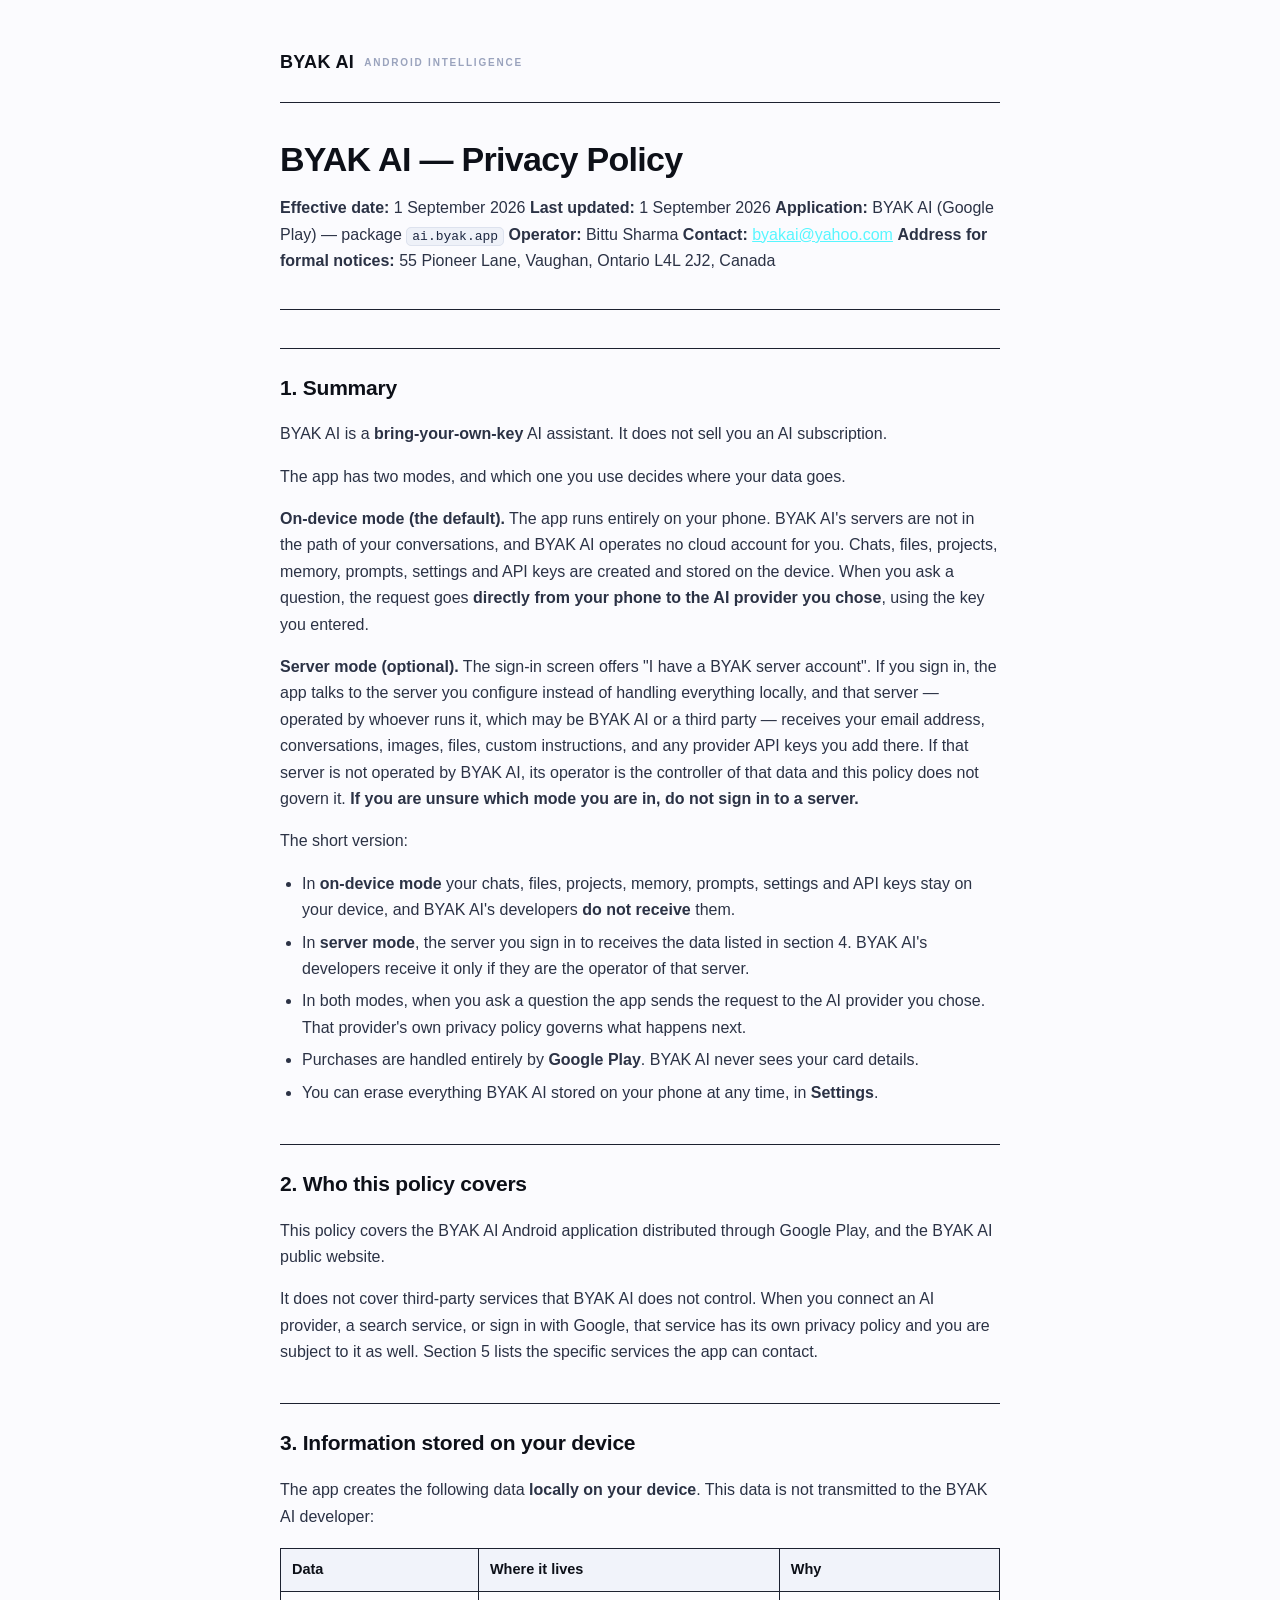
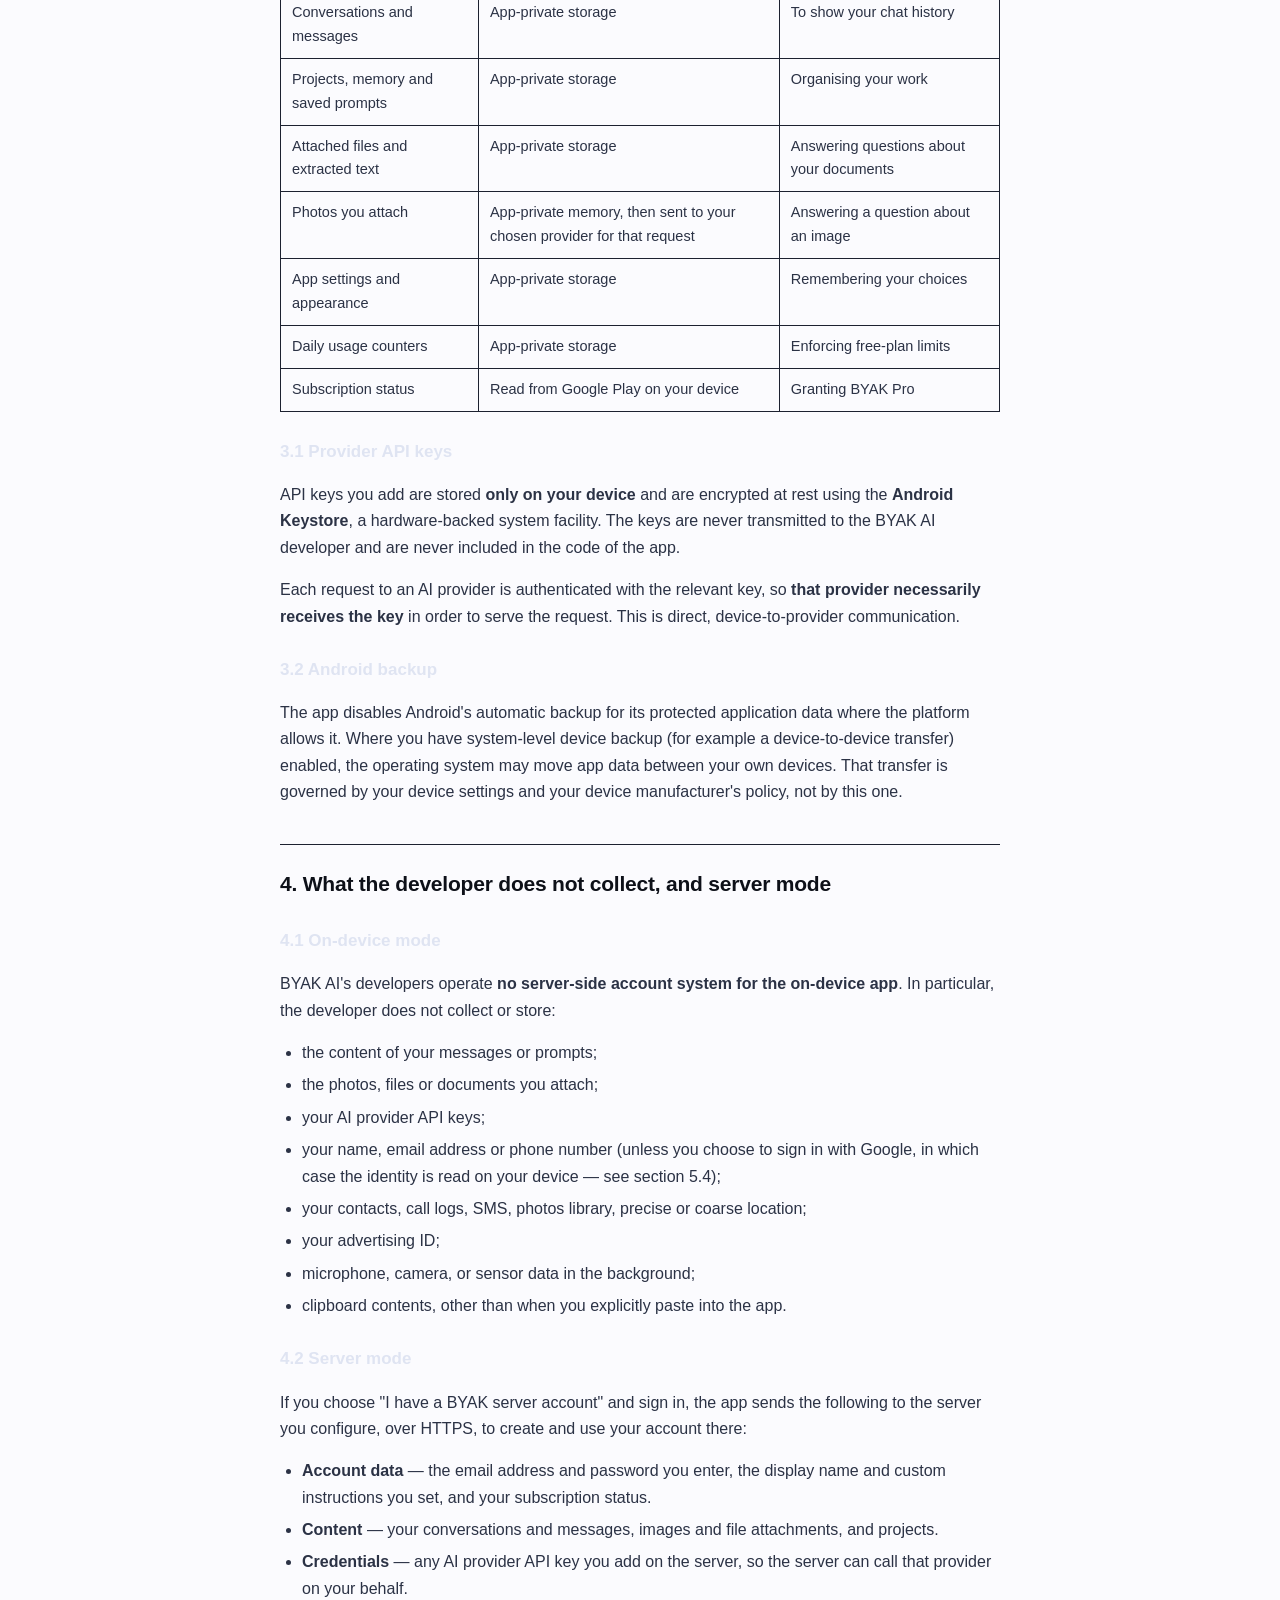
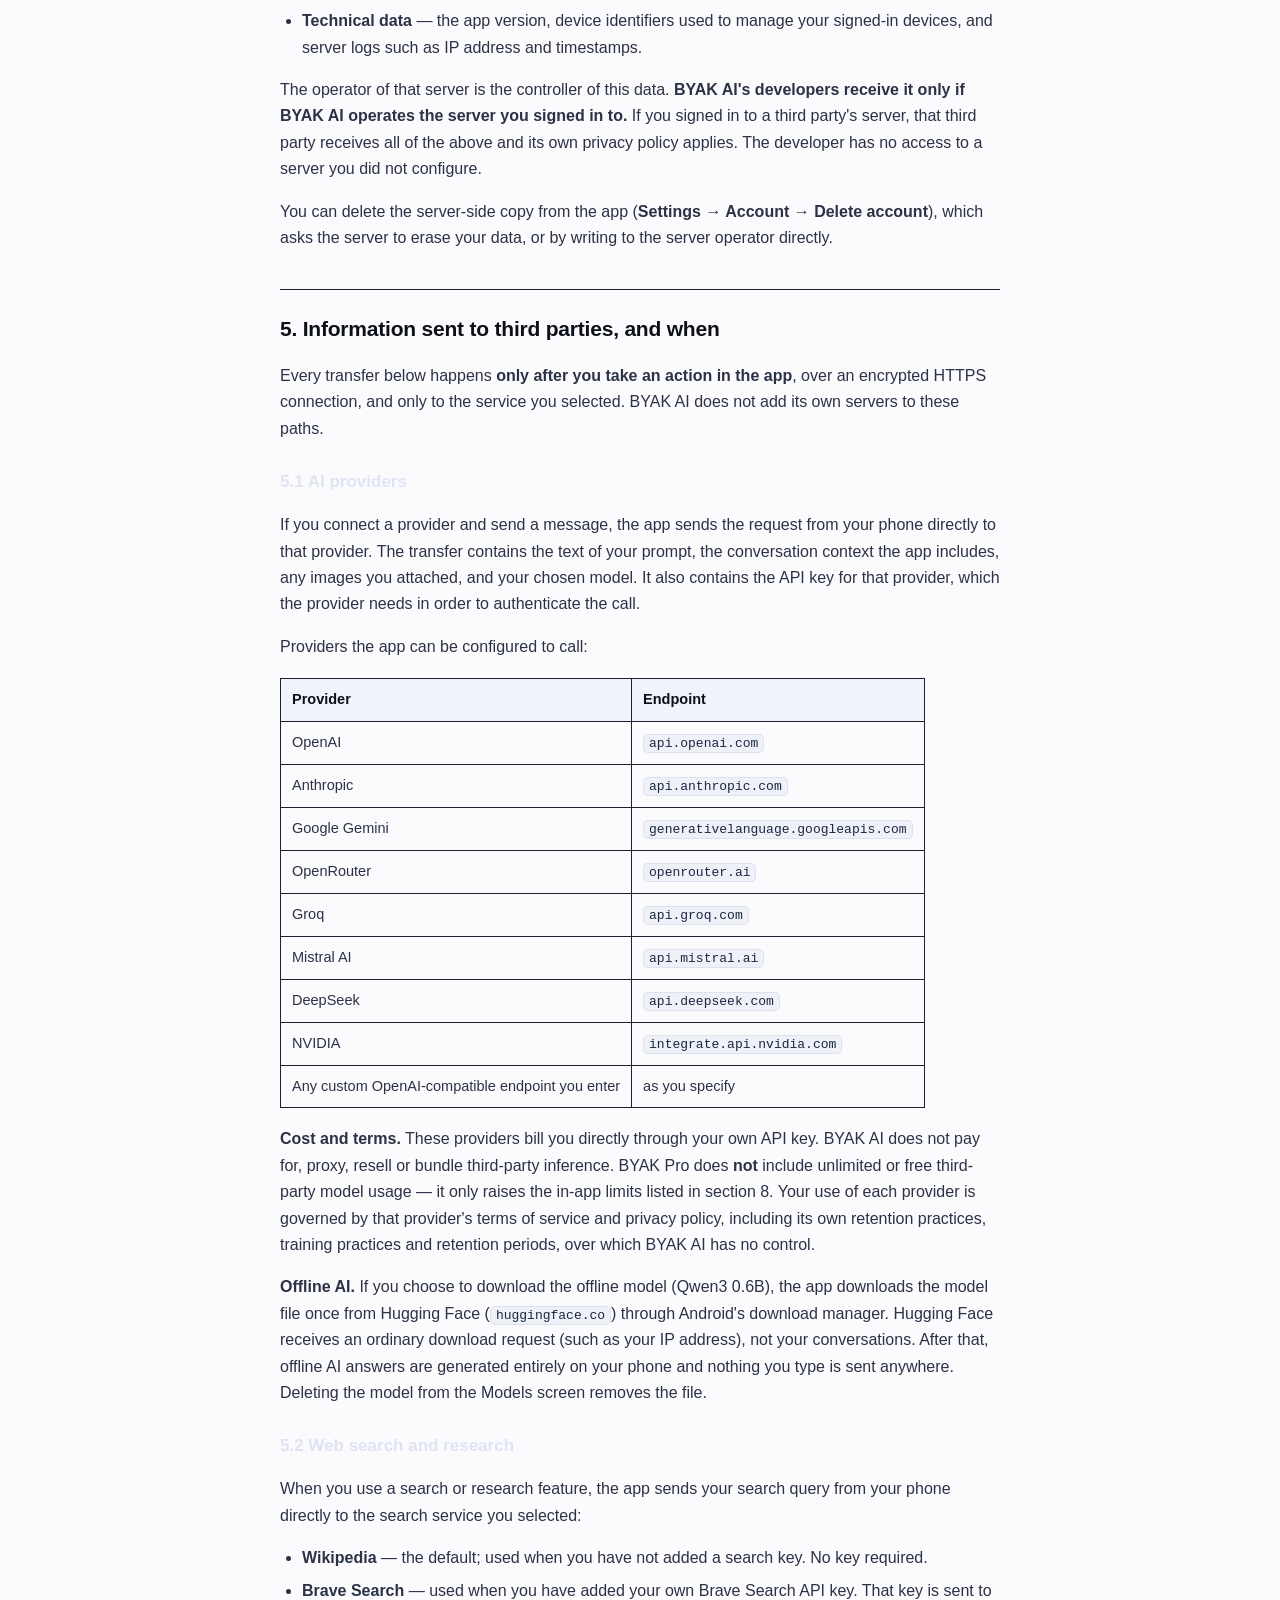
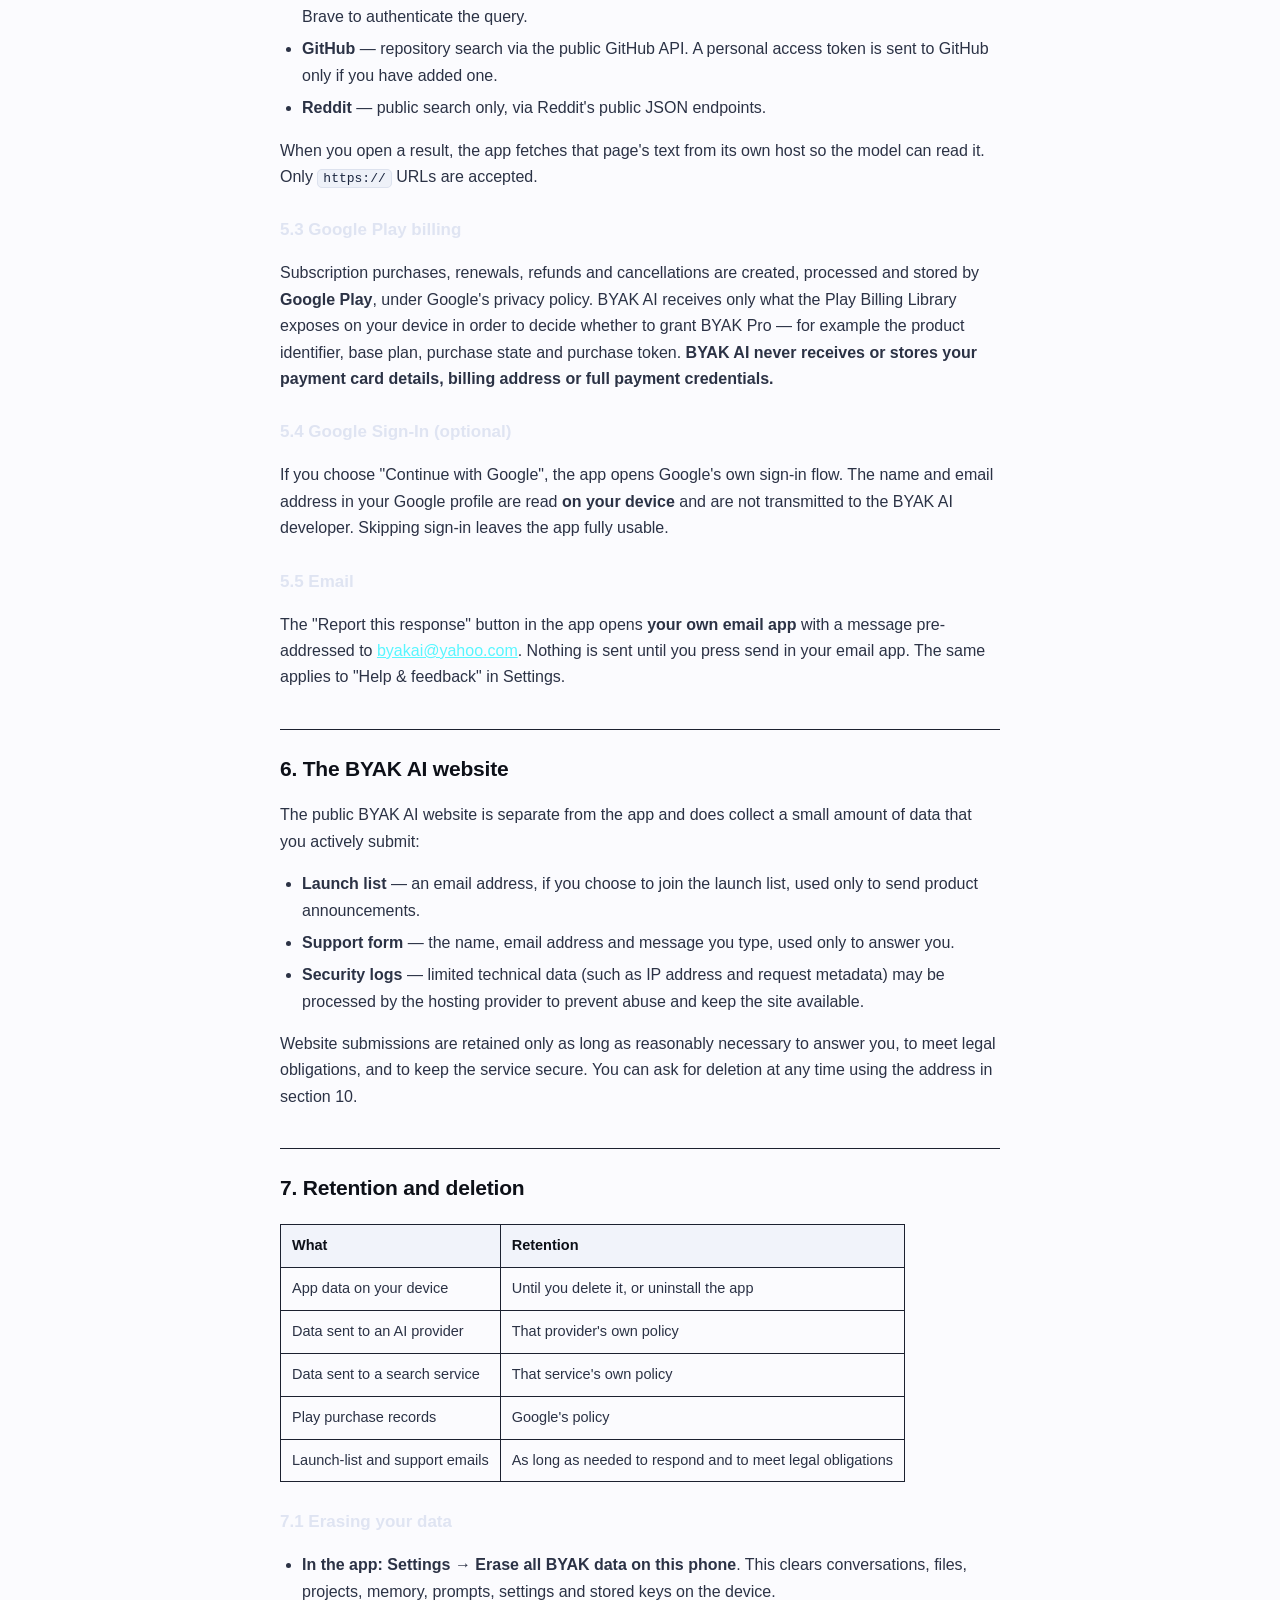
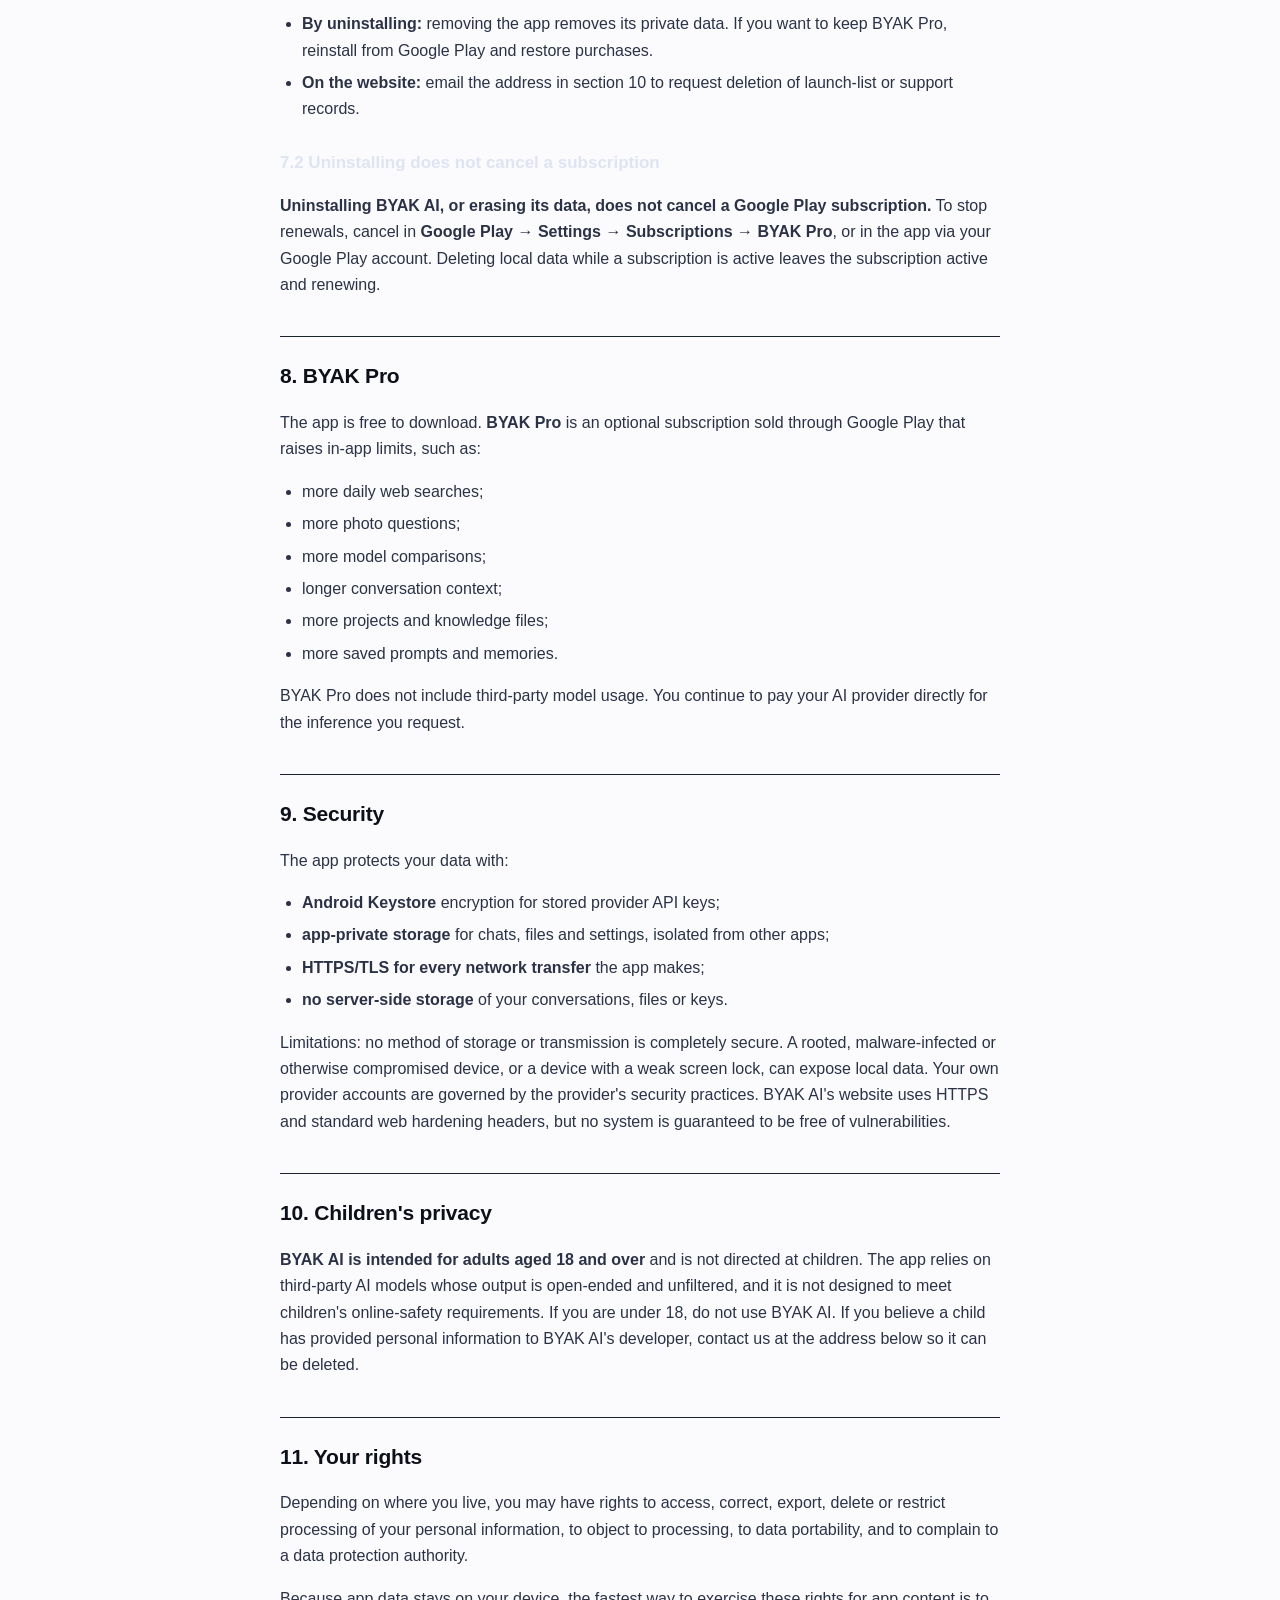
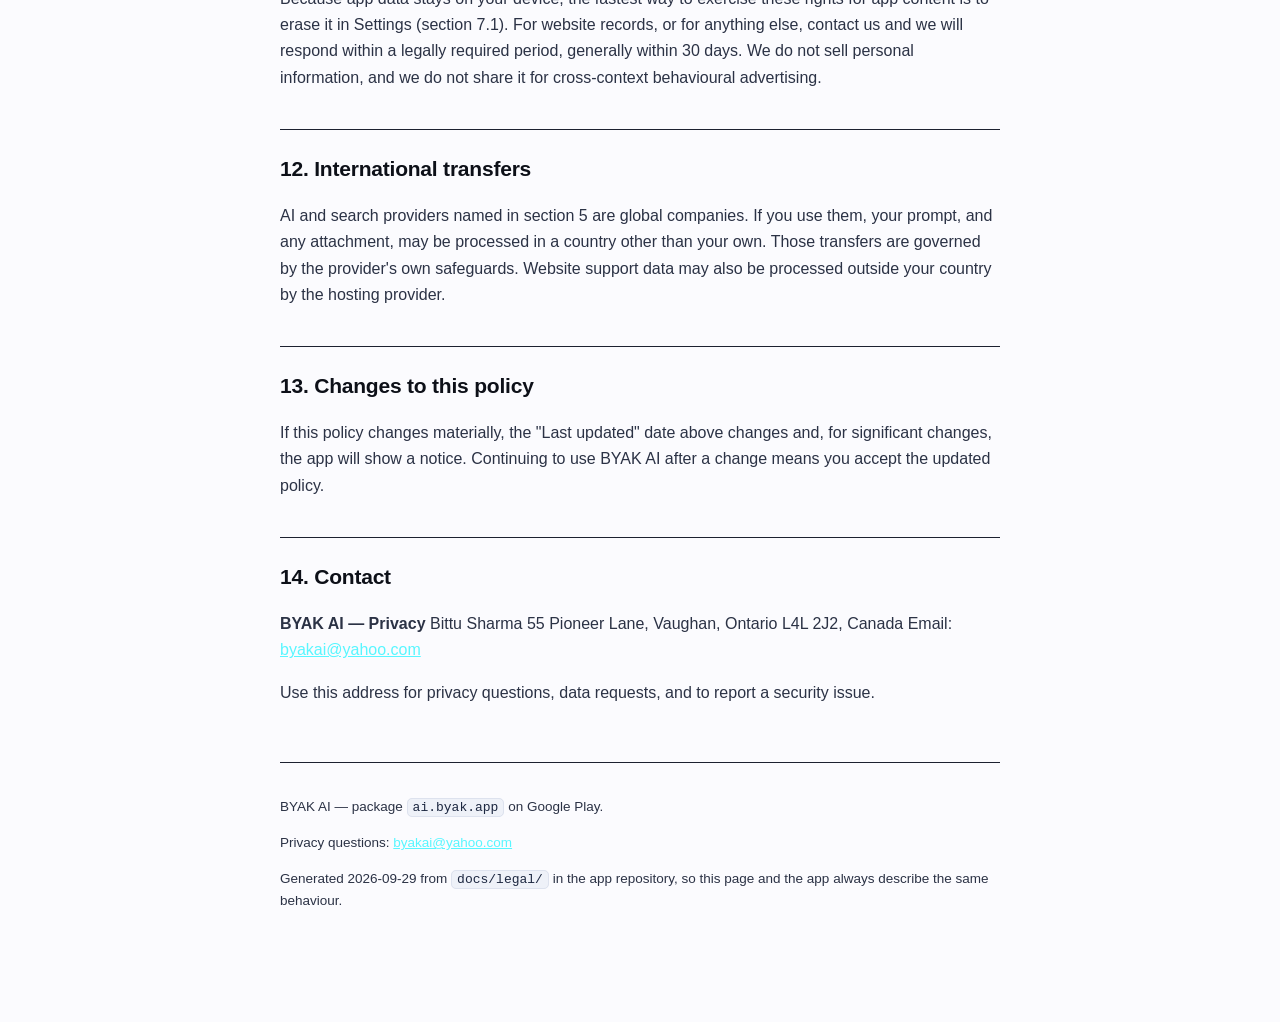
==== commit eb4b7e04: "BYAK AI privacy policy: offline AI model download, NVIDIA provider Rendered from docs/legal/PRIVACY_" ====
--- a/website/byak-ai/privacy/index.html
+++ b/website/byak-ai/privacy/index.html
@@ -90,8 +90,9 @@
 <h3>5.1 AI providers</h3>
 <p>If you connect a provider and send a message, the app sends the request from your phone directly to that provider. The transfer contains the text of your prompt, the conversation context the app includes, any images you attached, and your chosen model. It also contains the API key for that provider, which the provider needs in order to authenticate the call.</p>
 <p>Providers the app can be configured to call:</p>
-<table><thead><tr><th>Provider</th><th>Endpoint</th></tr></thead><tbody><tr><td>OpenAI</td><td><code>api.openai.com</code></td></tr><tr><td>Anthropic</td><td><code>api.anthropic.com</code></td></tr><tr><td>Google Gemini</td><td><code>generativelanguage.googleapis.com</code></td></tr><tr><td>OpenRouter</td><td><code>openrouter.ai</code></td></tr><tr><td>Groq</td><td><code>api.groq.com</code></td></tr><tr><td>Mistral AI</td><td><code>api.mistral.ai</code></td></tr><tr><td>DeepSeek</td><td><code>api.deepseek.com</code></td></tr><tr><td>Any custom OpenAI-compatible endpoint you enter</td><td>as you specify</td></tr></tbody></table>
+<table><thead><tr><th>Provider</th><th>Endpoint</th></tr></thead><tbody><tr><td>OpenAI</td><td><code>api.openai.com</code></td></tr><tr><td>Anthropic</td><td><code>api.anthropic.com</code></td></tr><tr><td>Google Gemini</td><td><code>generativelanguage.googleapis.com</code></td></tr><tr><td>OpenRouter</td><td><code>openrouter.ai</code></td></tr><tr><td>Groq</td><td><code>api.groq.com</code></td></tr><tr><td>Mistral AI</td><td><code>api.mistral.ai</code></td></tr><tr><td>DeepSeek</td><td><code>api.deepseek.com</code></td></tr><tr><td>NVIDIA</td><td><code>integrate.api.nvidia.com</code></td></tr><tr><td>Any custom OpenAI-compatible endpoint you enter</td><td>as you specify</td></tr></tbody></table>
 <p><strong>Cost and terms.</strong> These providers bill you directly through your own API key. BYAK AI does not pay for, proxy, resell or bundle third-party inference. BYAK Pro does <strong>not</strong> include unlimited or free third-party model usage — it only raises the in-app limits listed in section 8. Your use of each provider is governed by that provider's terms of service and privacy policy, including its own retention practices, training practices and retention periods, over which BYAK AI has no control.</p>
+<p><strong>Offline AI.</strong> If you choose to download the offline model (Qwen3 0.6B), the app downloads the model file once from Hugging Face (<code>huggingface.co</code>) through Android's download manager. Hugging Face receives an ordinary download request (such as your IP address), not your conversations. After that, offline AI answers are generated entirely on your phone and nothing you type is sent anywhere. Deleting the model from the Models screen removes the file.</p>
 <h3>5.2 Web search and research</h3>
 <p>When you use a search or research feature, the app sends your search query from your phone directly to the search service you selected:</p>
 <ul><li><strong>Wikipedia</strong> — the default; used when you have not added a search key. No key required.</li><li><strong>Brave Search</strong> — used when you have added your own Brave Search API key. That key is sent to Brave to authenticate the query.</li><li><strong>GitHub</strong> — repository search via the public GitHub API. A personal access token is sent to GitHub only if you have added one.</li><li><strong>Reddit</strong> — public search only, via Reddit's public JSON endpoints.</li></ul>
@@ -135,7 +136,7 @@
 <footer>
 <p>BYAK AI &mdash; package <code>ai.byak.app</code> on Google Play.</p>
 <p>Privacy questions: <a href="mailto:byakai@yahoo.com">byakai@yahoo.com</a></p>
-<p>Generated 2026-09-28 from <code>docs/legal/</code> in the app repository, so this page and the
+<p>Generated 2026-09-29 from <code>docs/legal/</code> in the app repository, so this page and the
 app always describe the same behaviour.</p>
 </footer>
 </div>
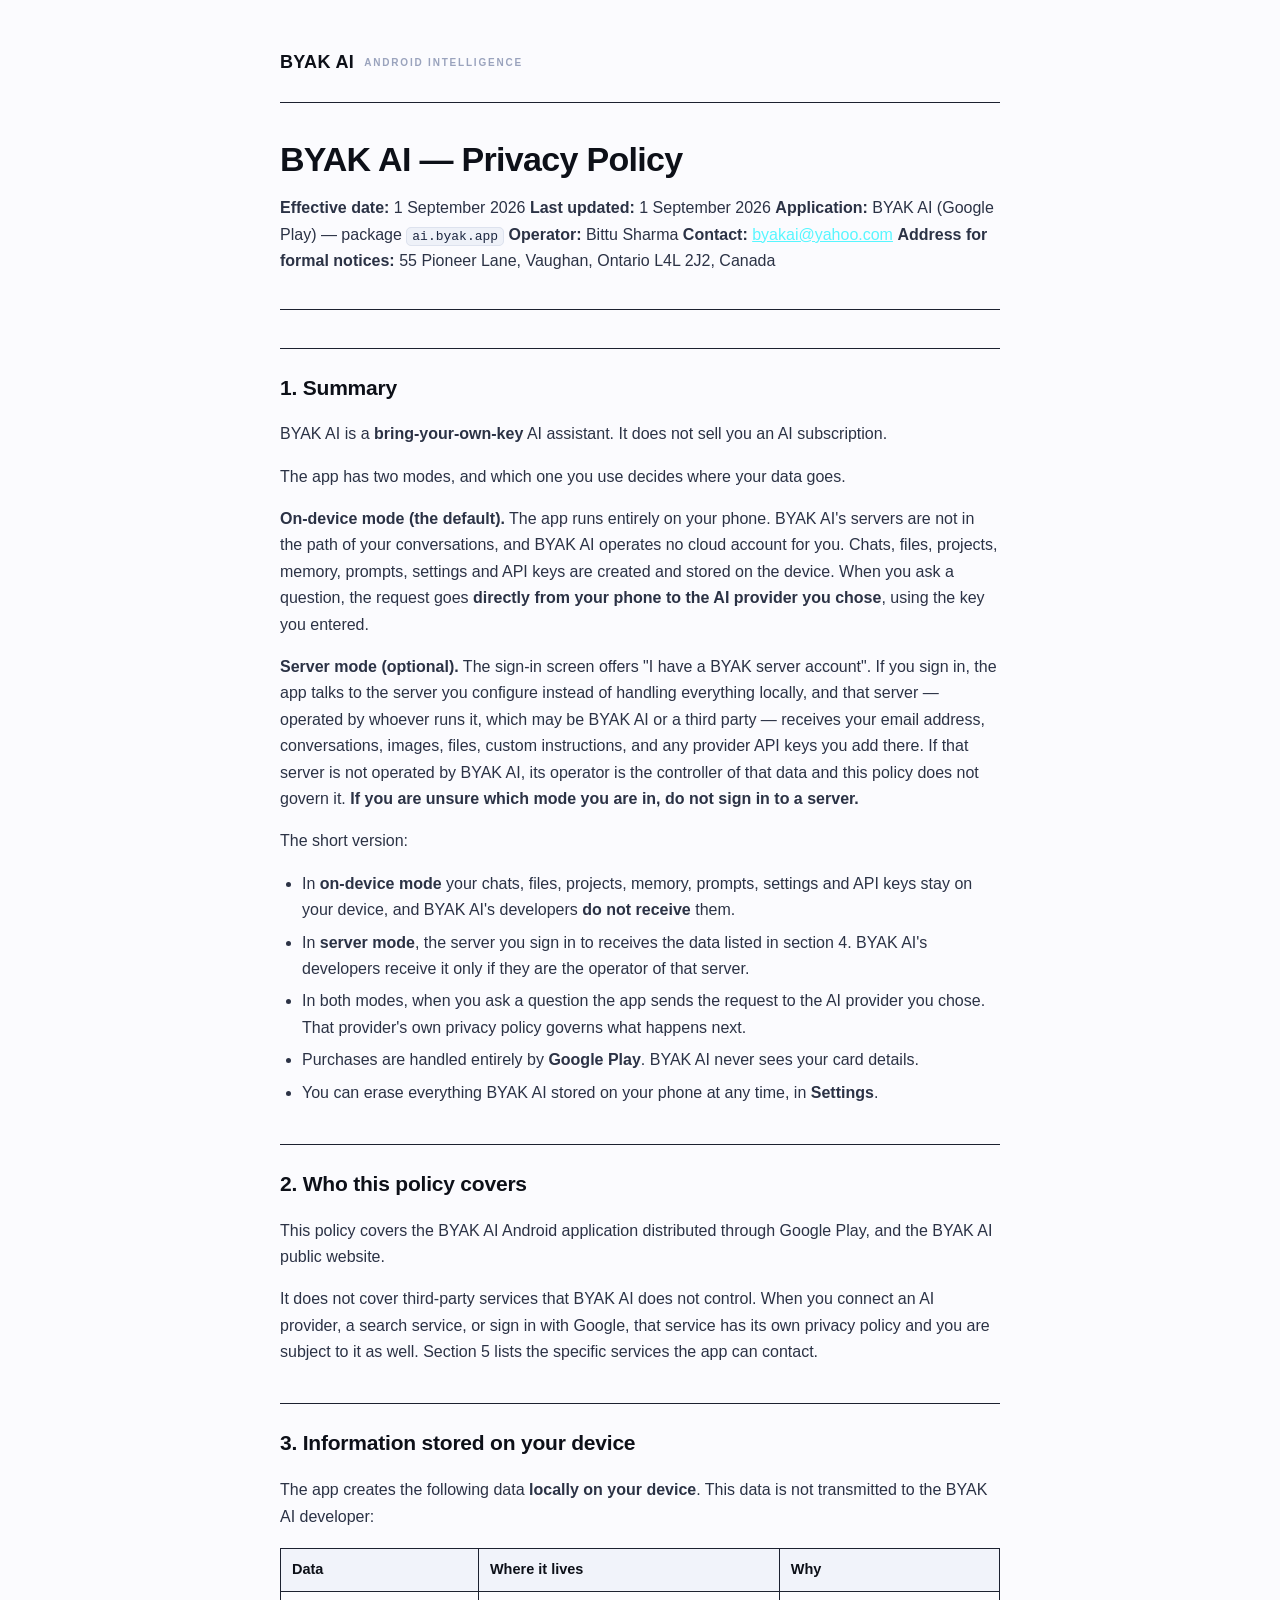
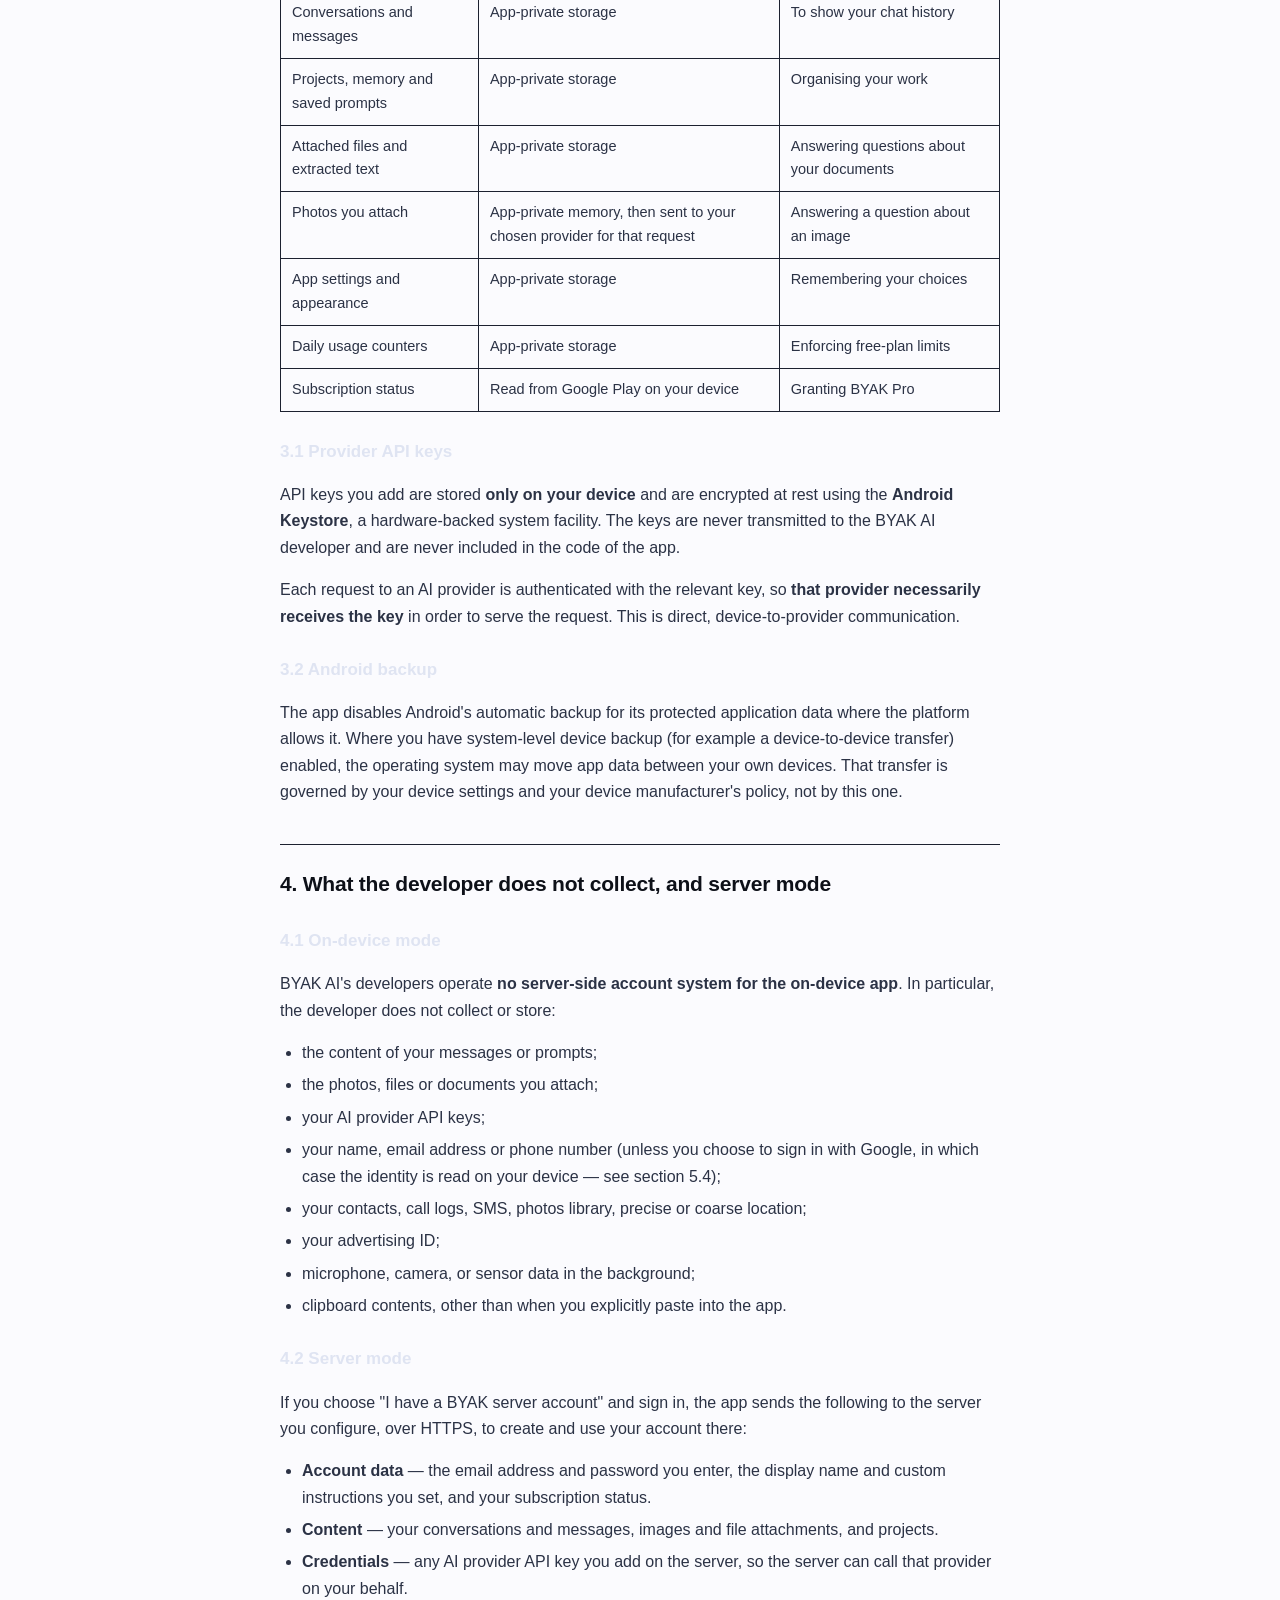
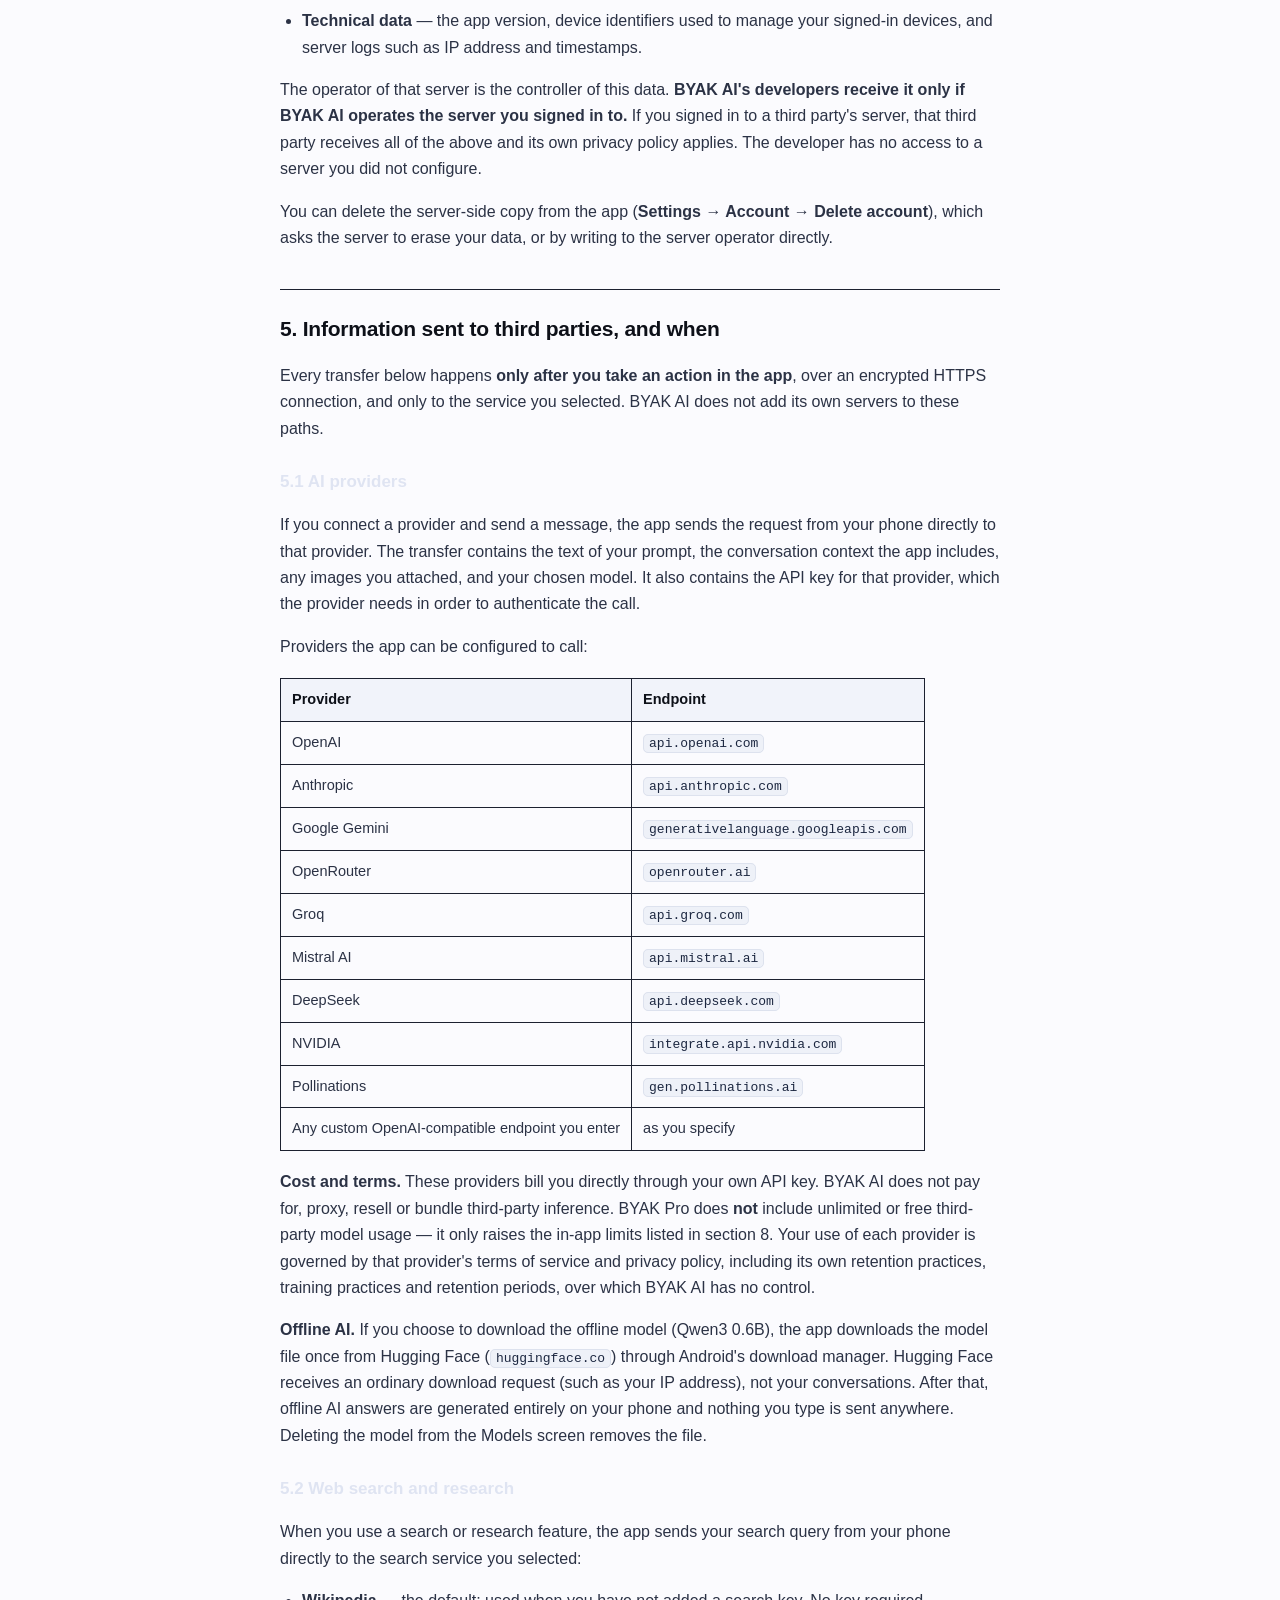
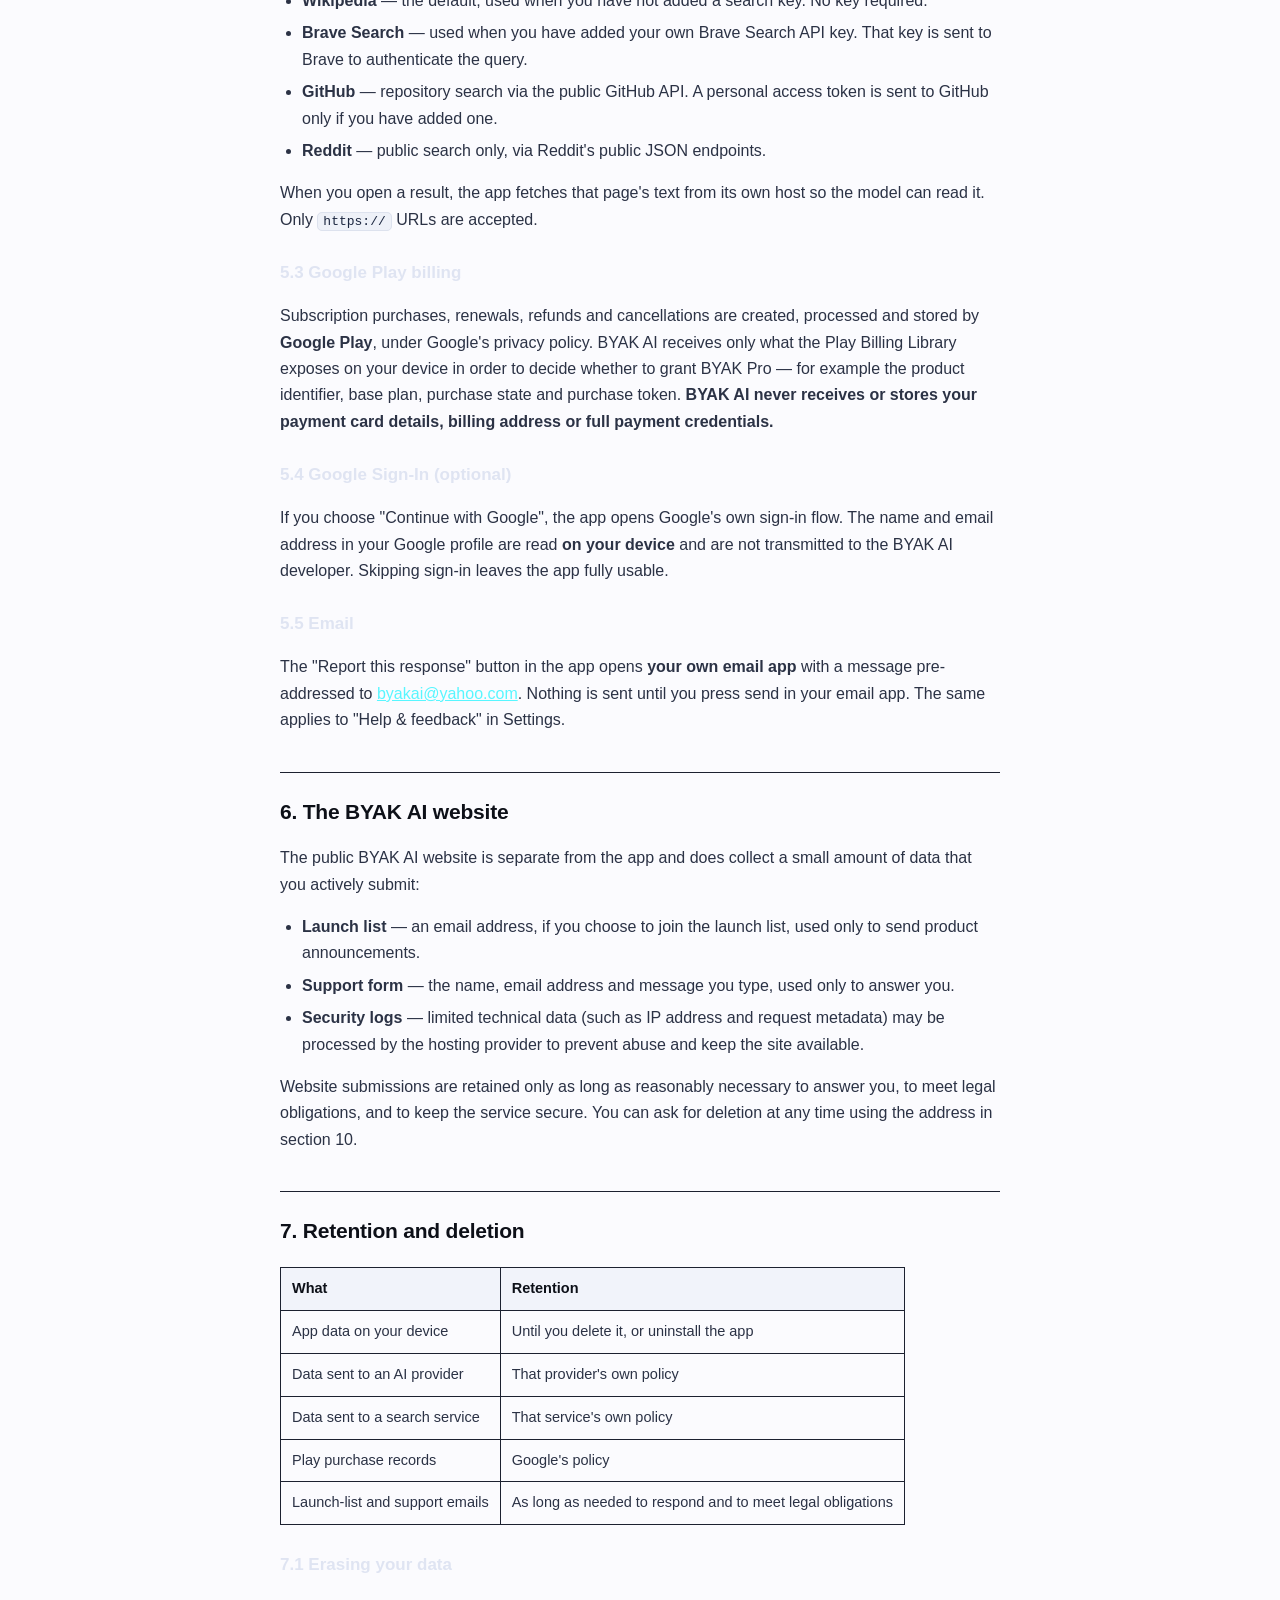
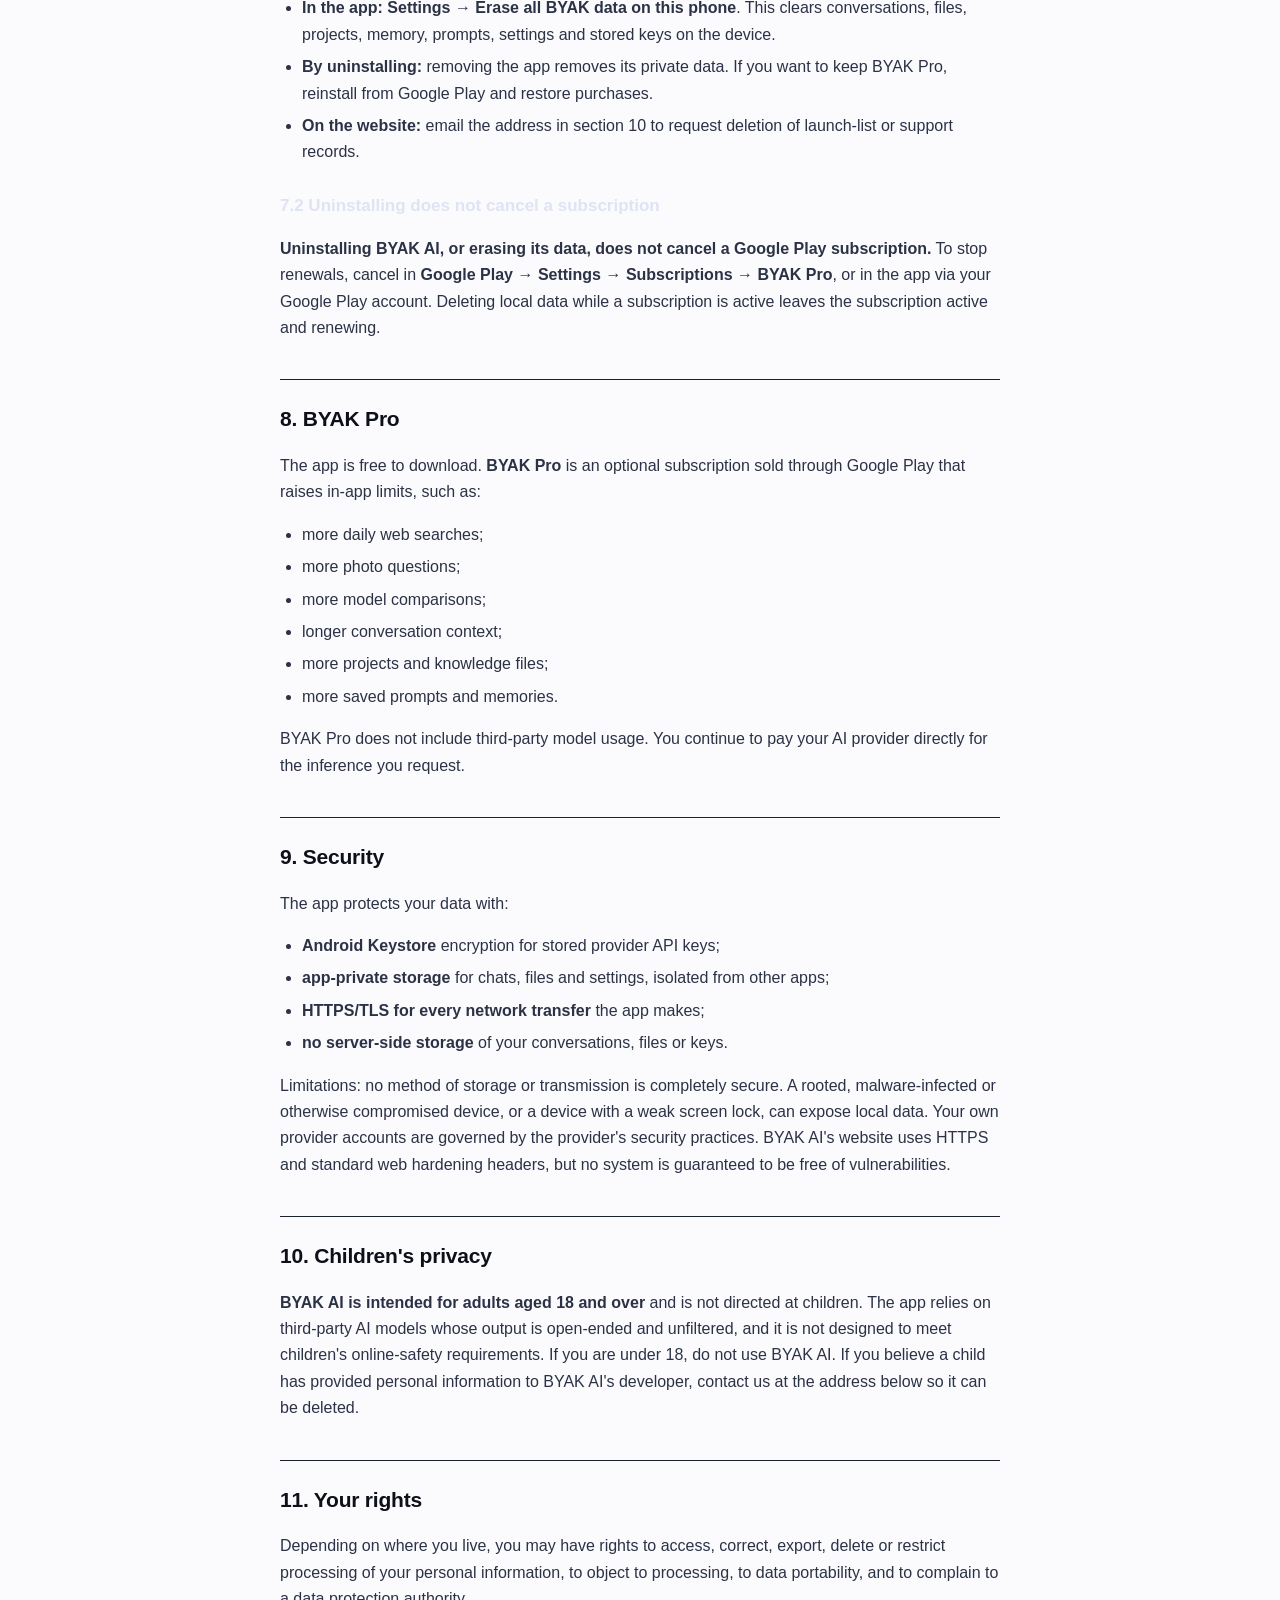
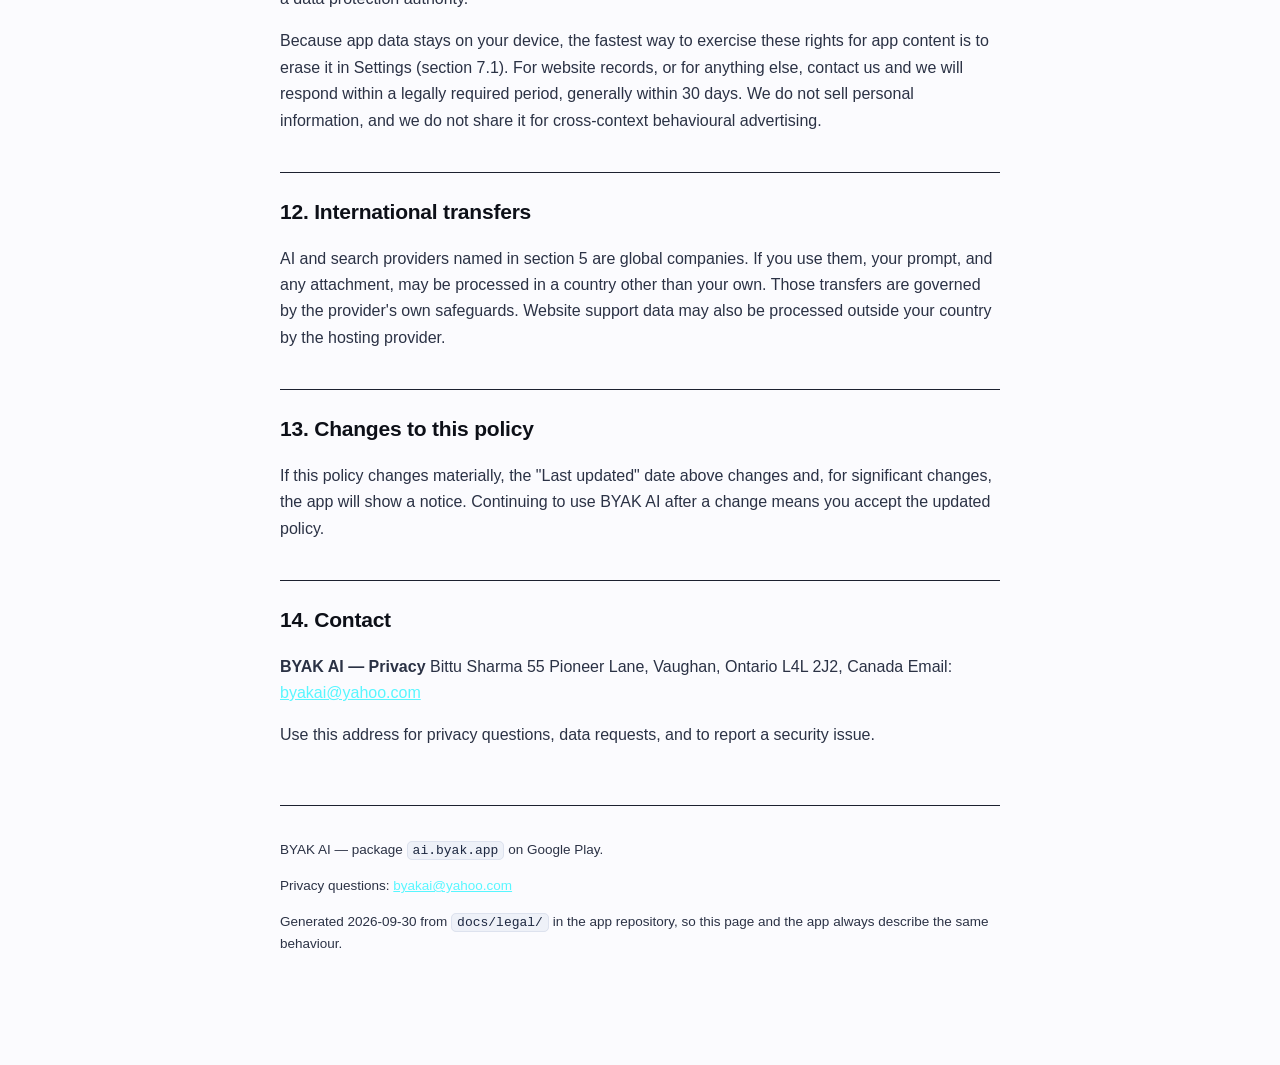
==== commit f46dd771: "BYAK AI privacy policy: add Pollinations provider Rendered from docs/legal/PRIVACY_POLICY.md in hone" ====
--- a/website/byak-ai/privacy/index.html
+++ b/website/byak-ai/privacy/index.html
@@ -90,7 +90,7 @@
 <h3>5.1 AI providers</h3>
 <p>If you connect a provider and send a message, the app sends the request from your phone directly to that provider. The transfer contains the text of your prompt, the conversation context the app includes, any images you attached, and your chosen model. It also contains the API key for that provider, which the provider needs in order to authenticate the call.</p>
 <p>Providers the app can be configured to call:</p>
-<table><thead><tr><th>Provider</th><th>Endpoint</th></tr></thead><tbody><tr><td>OpenAI</td><td><code>api.openai.com</code></td></tr><tr><td>Anthropic</td><td><code>api.anthropic.com</code></td></tr><tr><td>Google Gemini</td><td><code>generativelanguage.googleapis.com</code></td></tr><tr><td>OpenRouter</td><td><code>openrouter.ai</code></td></tr><tr><td>Groq</td><td><code>api.groq.com</code></td></tr><tr><td>Mistral AI</td><td><code>api.mistral.ai</code></td></tr><tr><td>DeepSeek</td><td><code>api.deepseek.com</code></td></tr><tr><td>NVIDIA</td><td><code>integrate.api.nvidia.com</code></td></tr><tr><td>Any custom OpenAI-compatible endpoint you enter</td><td>as you specify</td></tr></tbody></table>
+<table><thead><tr><th>Provider</th><th>Endpoint</th></tr></thead><tbody><tr><td>OpenAI</td><td><code>api.openai.com</code></td></tr><tr><td>Anthropic</td><td><code>api.anthropic.com</code></td></tr><tr><td>Google Gemini</td><td><code>generativelanguage.googleapis.com</code></td></tr><tr><td>OpenRouter</td><td><code>openrouter.ai</code></td></tr><tr><td>Groq</td><td><code>api.groq.com</code></td></tr><tr><td>Mistral AI</td><td><code>api.mistral.ai</code></td></tr><tr><td>DeepSeek</td><td><code>api.deepseek.com</code></td></tr><tr><td>NVIDIA</td><td><code>integrate.api.nvidia.com</code></td></tr><tr><td>Pollinations</td><td><code>gen.pollinations.ai</code></td></tr><tr><td>Any custom OpenAI-compatible endpoint you enter</td><td>as you specify</td></tr></tbody></table>
 <p><strong>Cost and terms.</strong> These providers bill you directly through your own API key. BYAK AI does not pay for, proxy, resell or bundle third-party inference. BYAK Pro does <strong>not</strong> include unlimited or free third-party model usage — it only raises the in-app limits listed in section 8. Your use of each provider is governed by that provider's terms of service and privacy policy, including its own retention practices, training practices and retention periods, over which BYAK AI has no control.</p>
 <p><strong>Offline AI.</strong> If you choose to download the offline model (Qwen3 0.6B), the app downloads the model file once from Hugging Face (<code>huggingface.co</code>) through Android's download manager. Hugging Face receives an ordinary download request (such as your IP address), not your conversations. After that, offline AI answers are generated entirely on your phone and nothing you type is sent anywhere. Deleting the model from the Models screen removes the file.</p>
 <h3>5.2 Web search and research</h3>
@@ -136,7 +136,7 @@
 <footer>
 <p>BYAK AI &mdash; package <code>ai.byak.app</code> on Google Play.</p>
 <p>Privacy questions: <a href="mailto:byakai@yahoo.com">byakai@yahoo.com</a></p>
-<p>Generated 2026-09-29 from <code>docs/legal/</code> in the app repository, so this page and the
+<p>Generated 2026-09-30 from <code>docs/legal/</code> in the app repository, so this page and the
 app always describe the same behaviour.</p>
 </footer>
 </div>
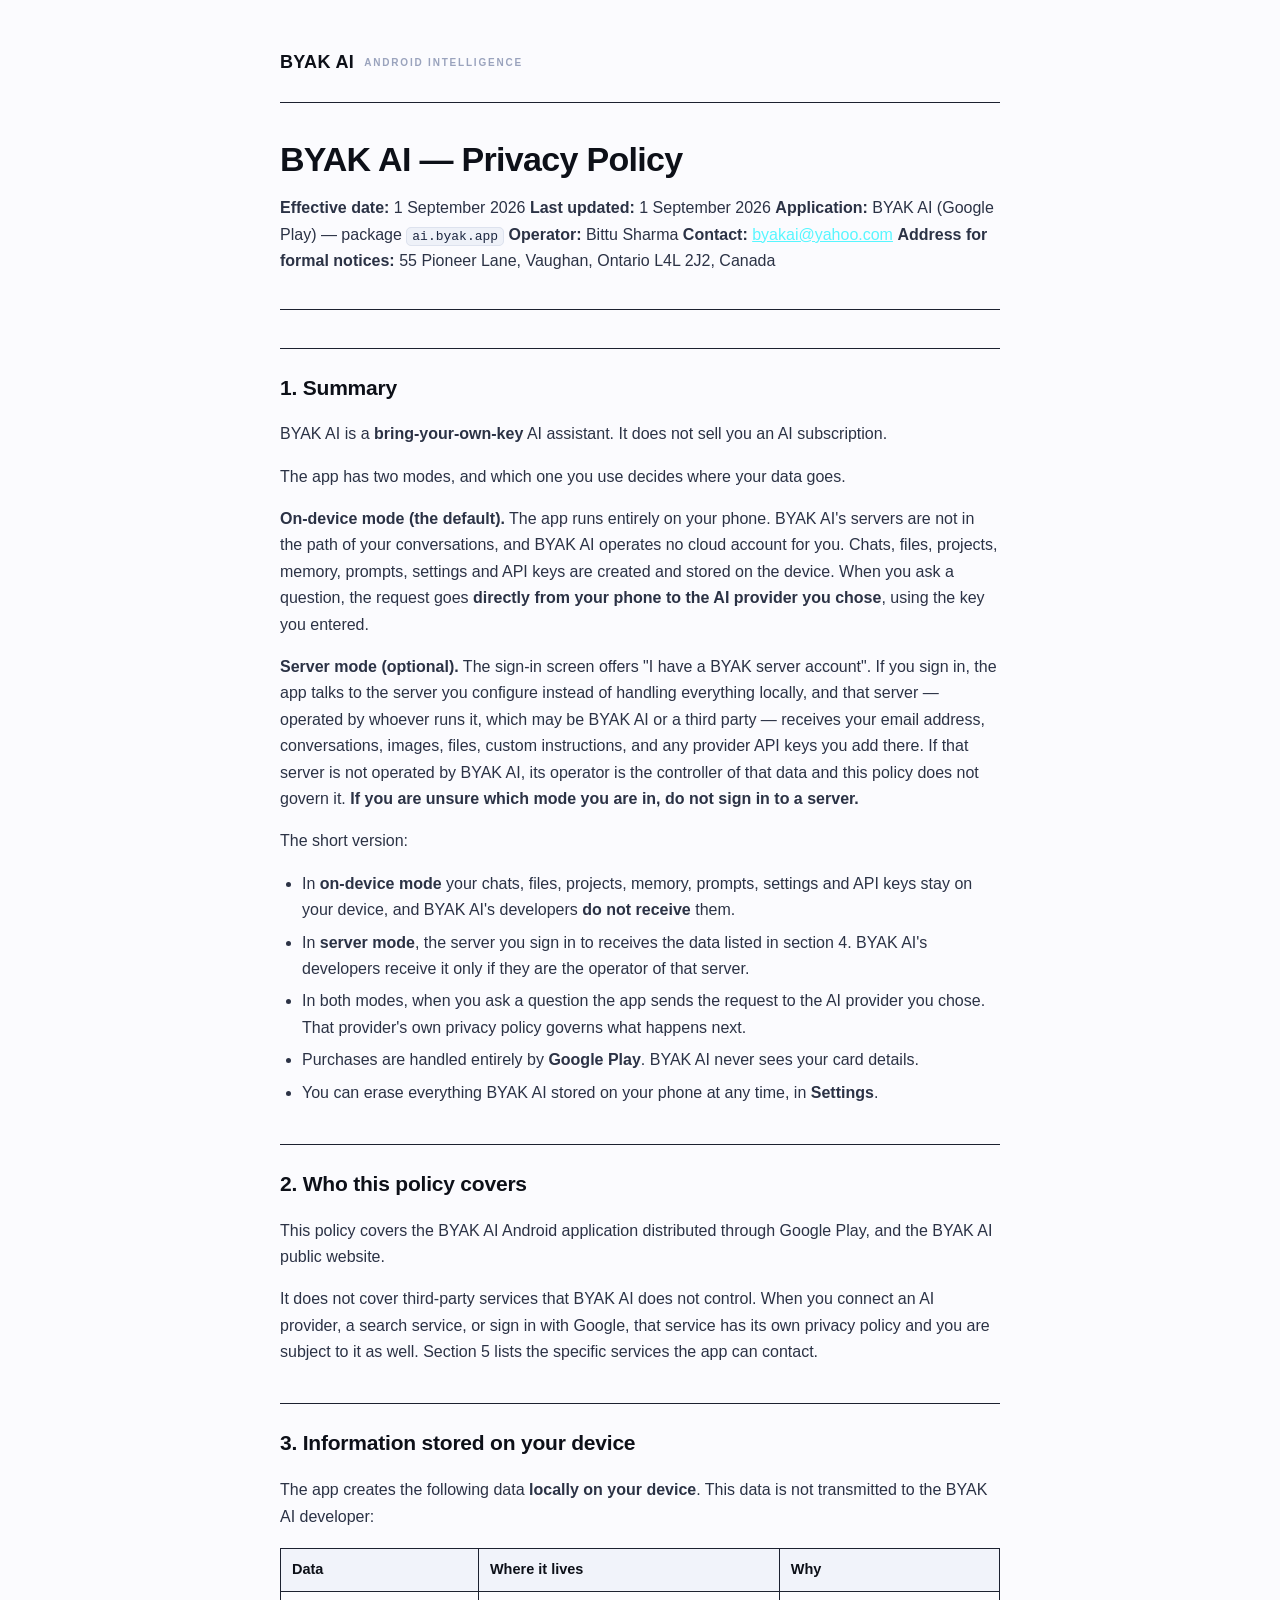
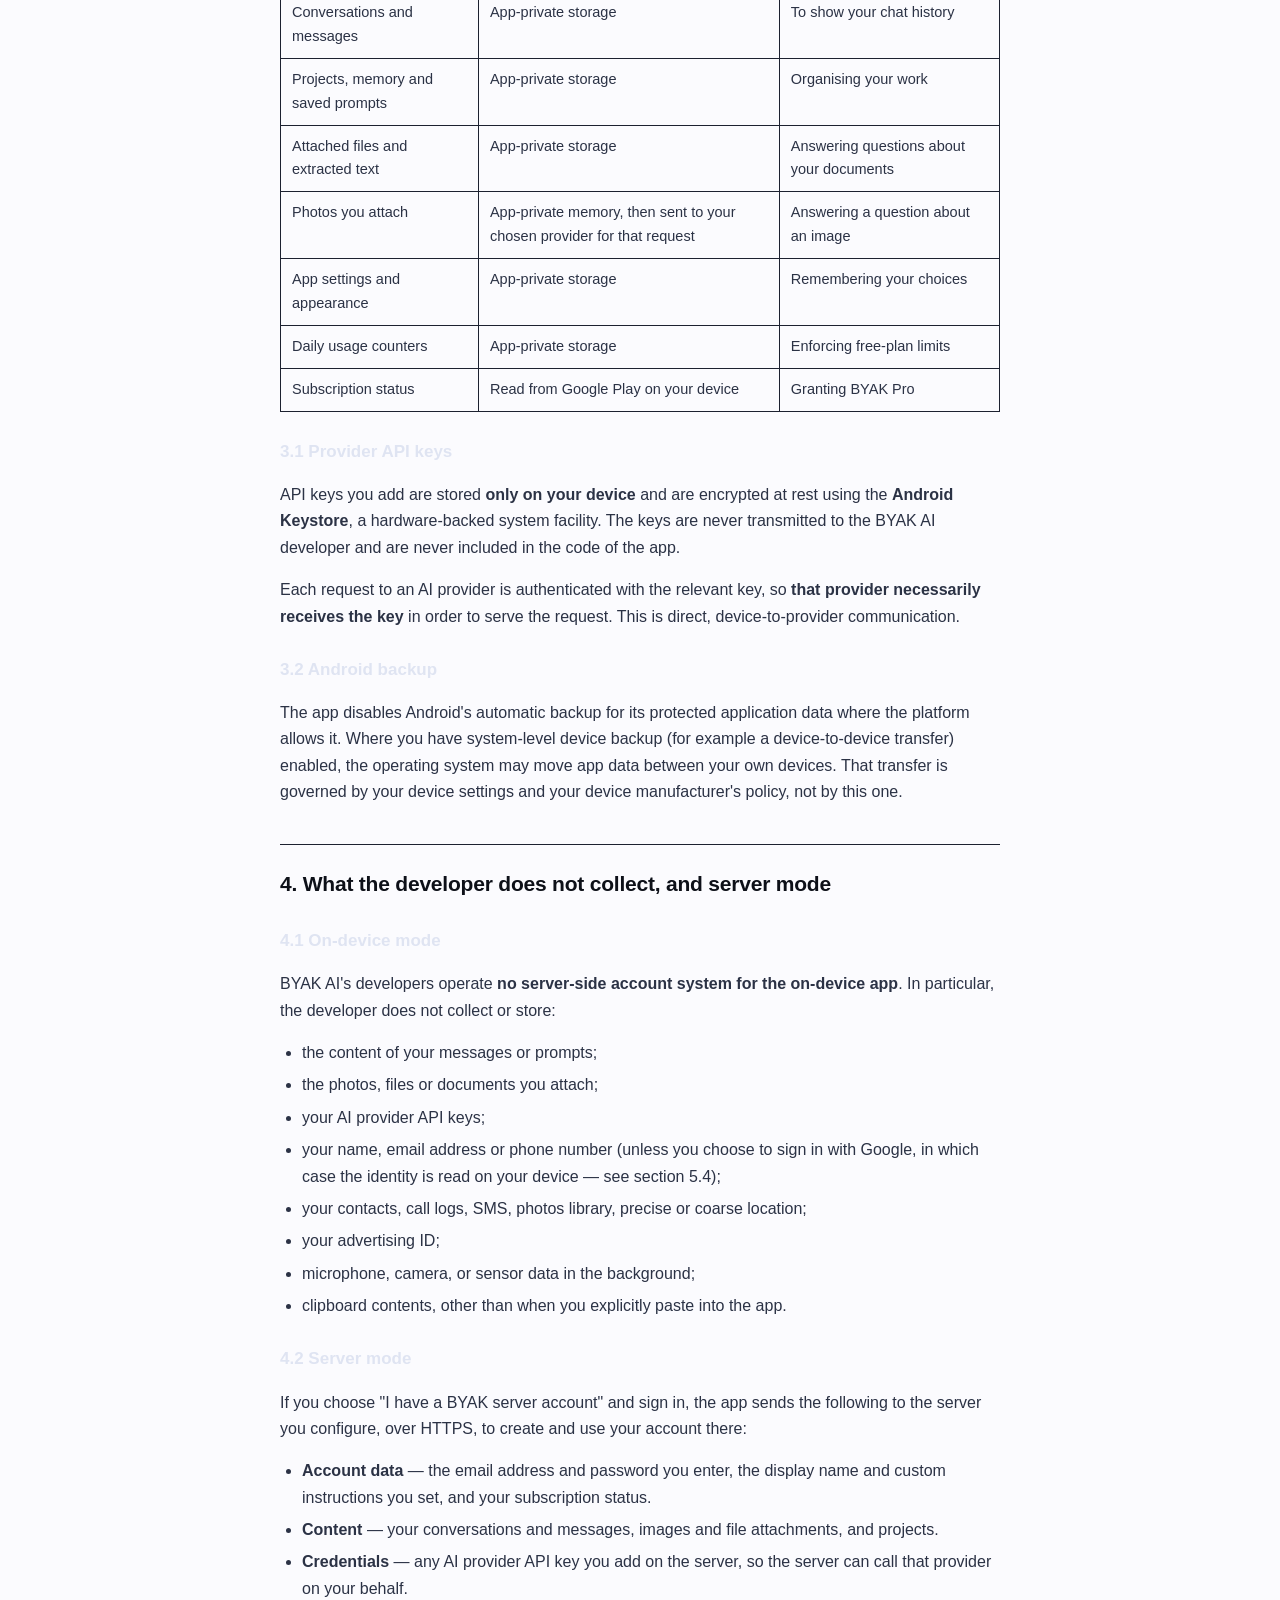
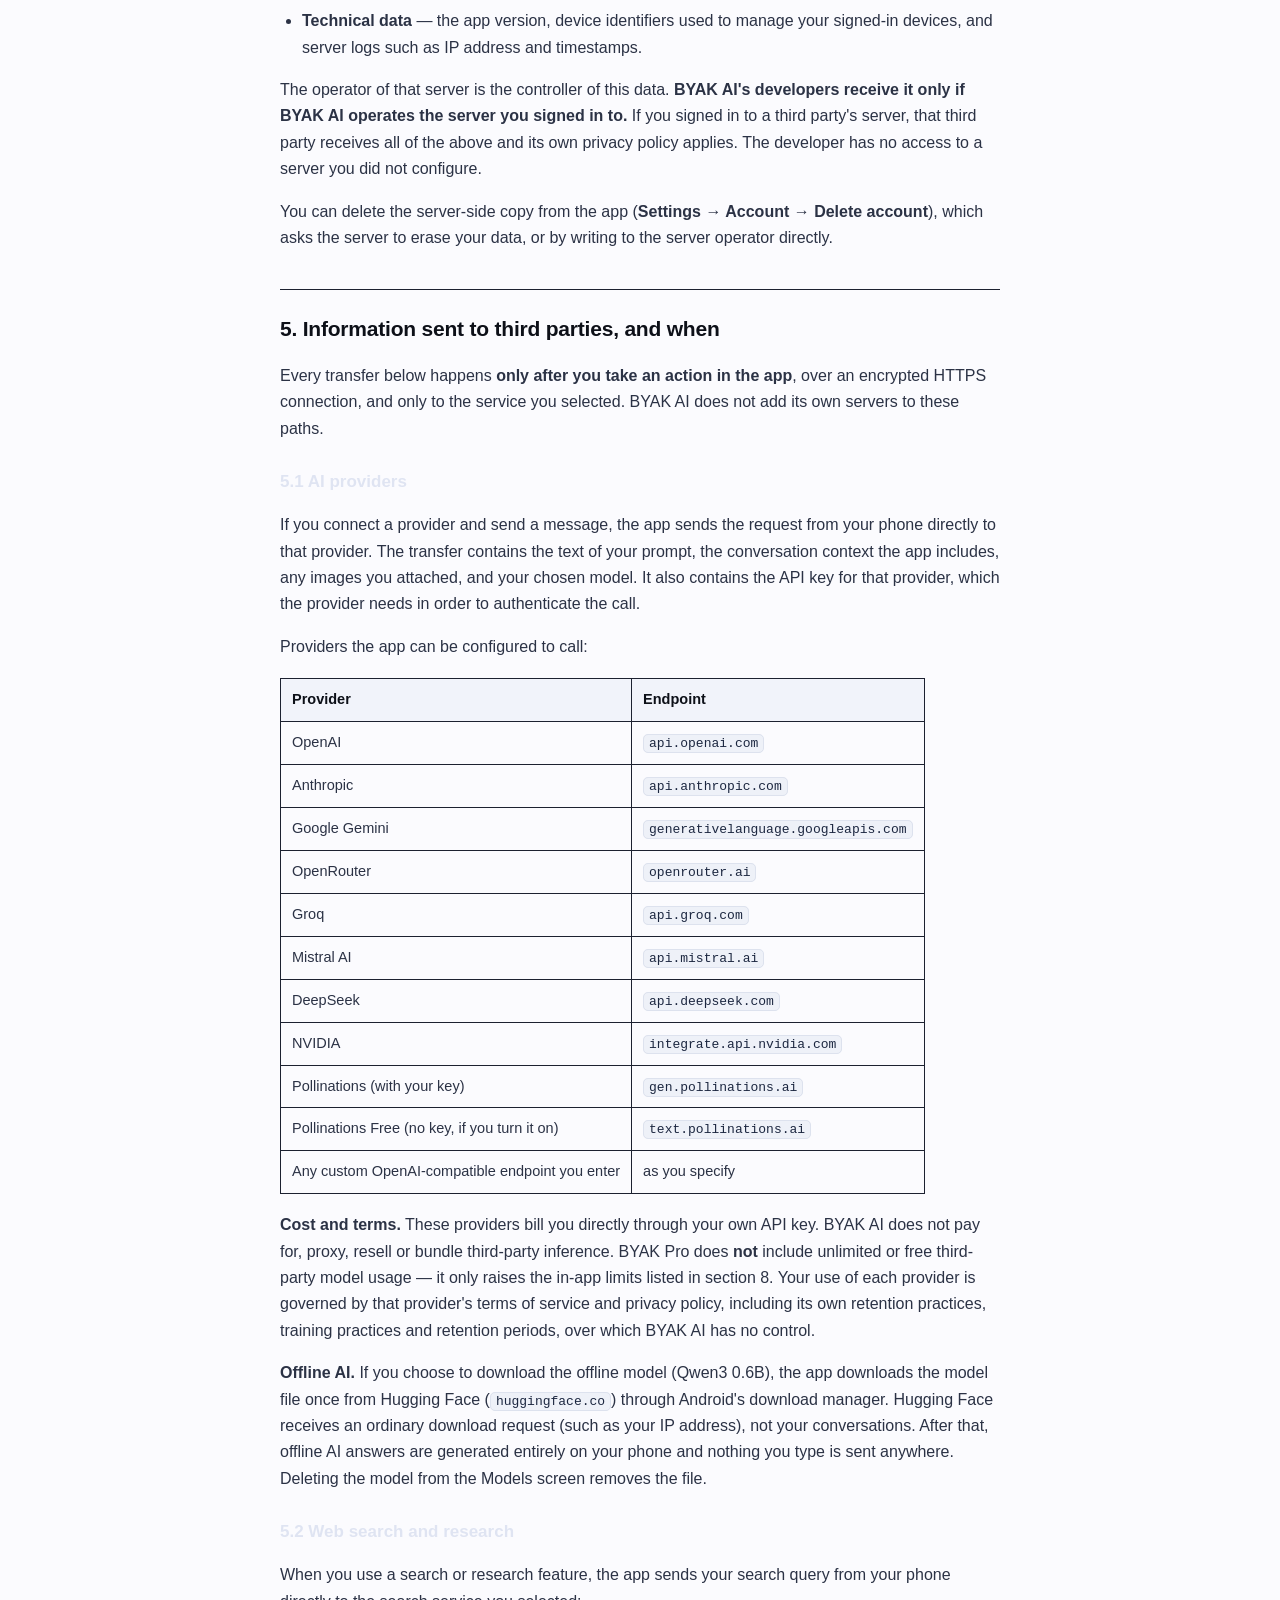
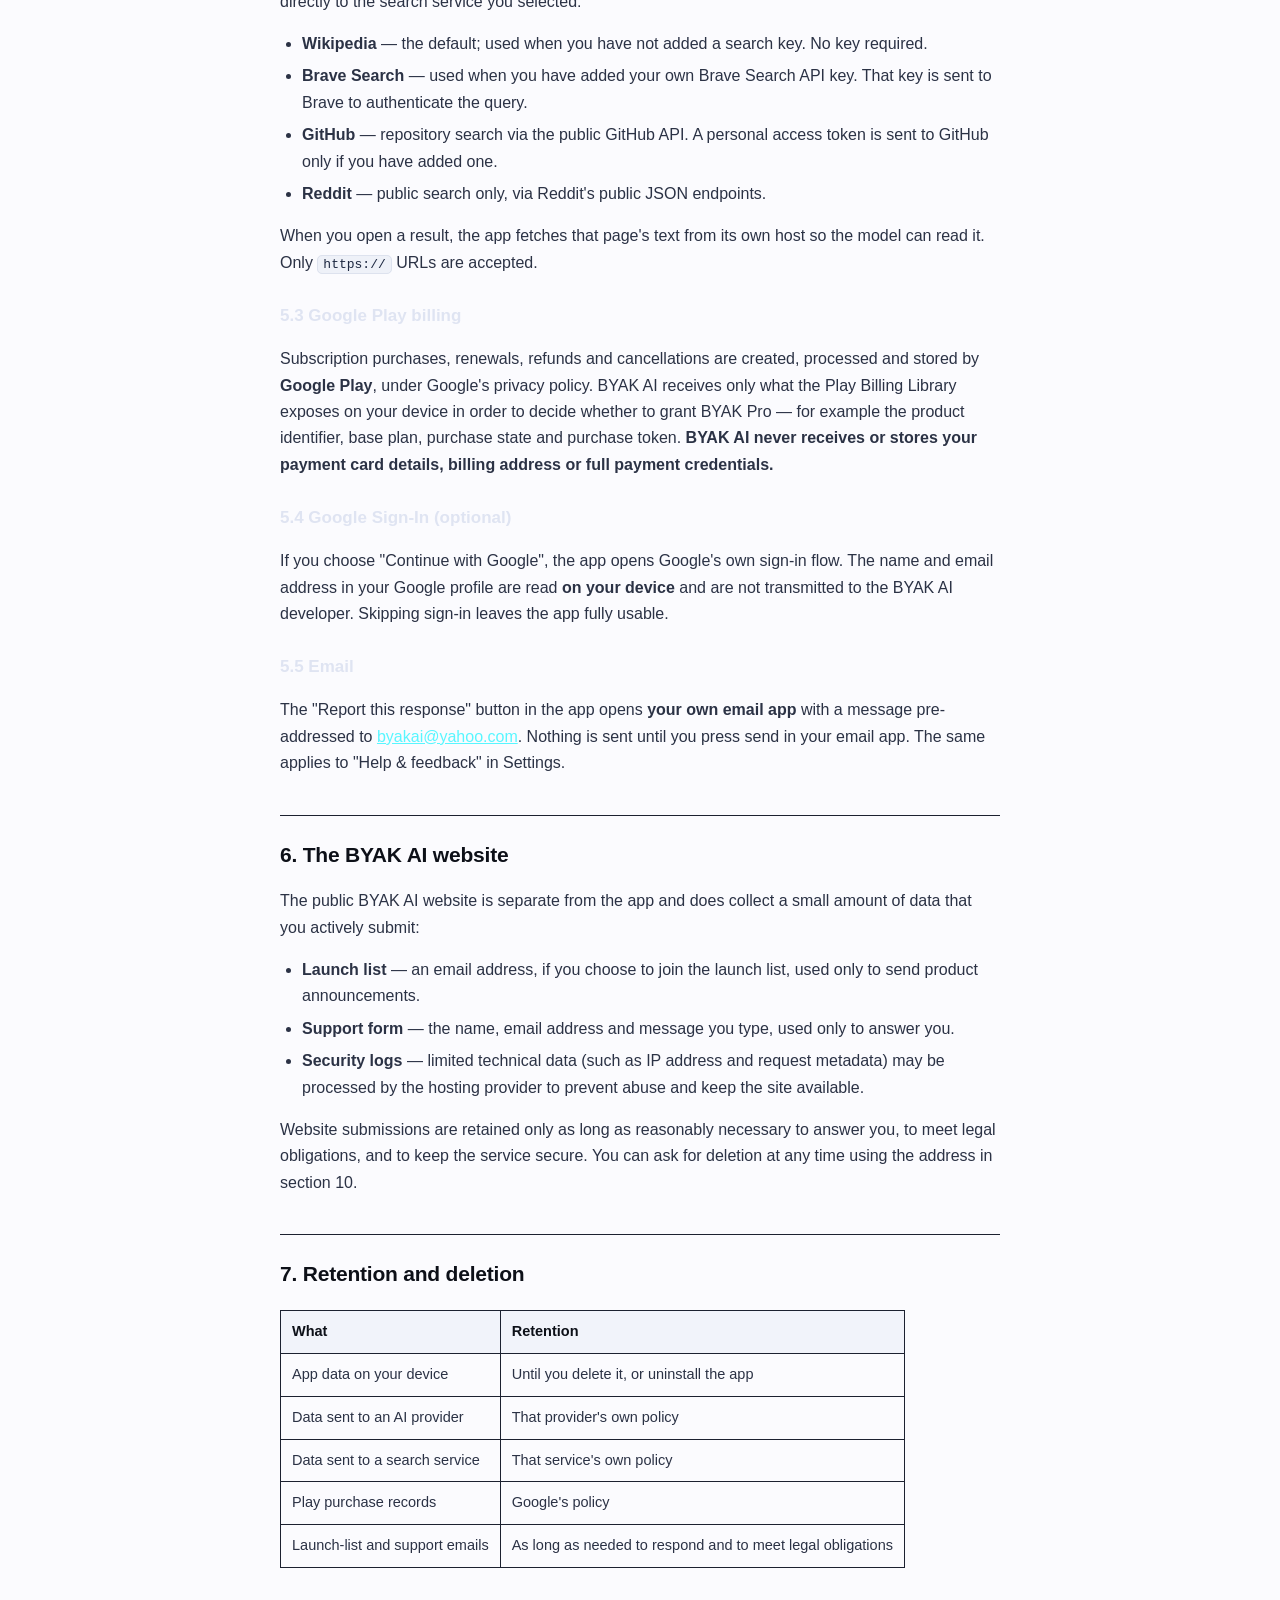
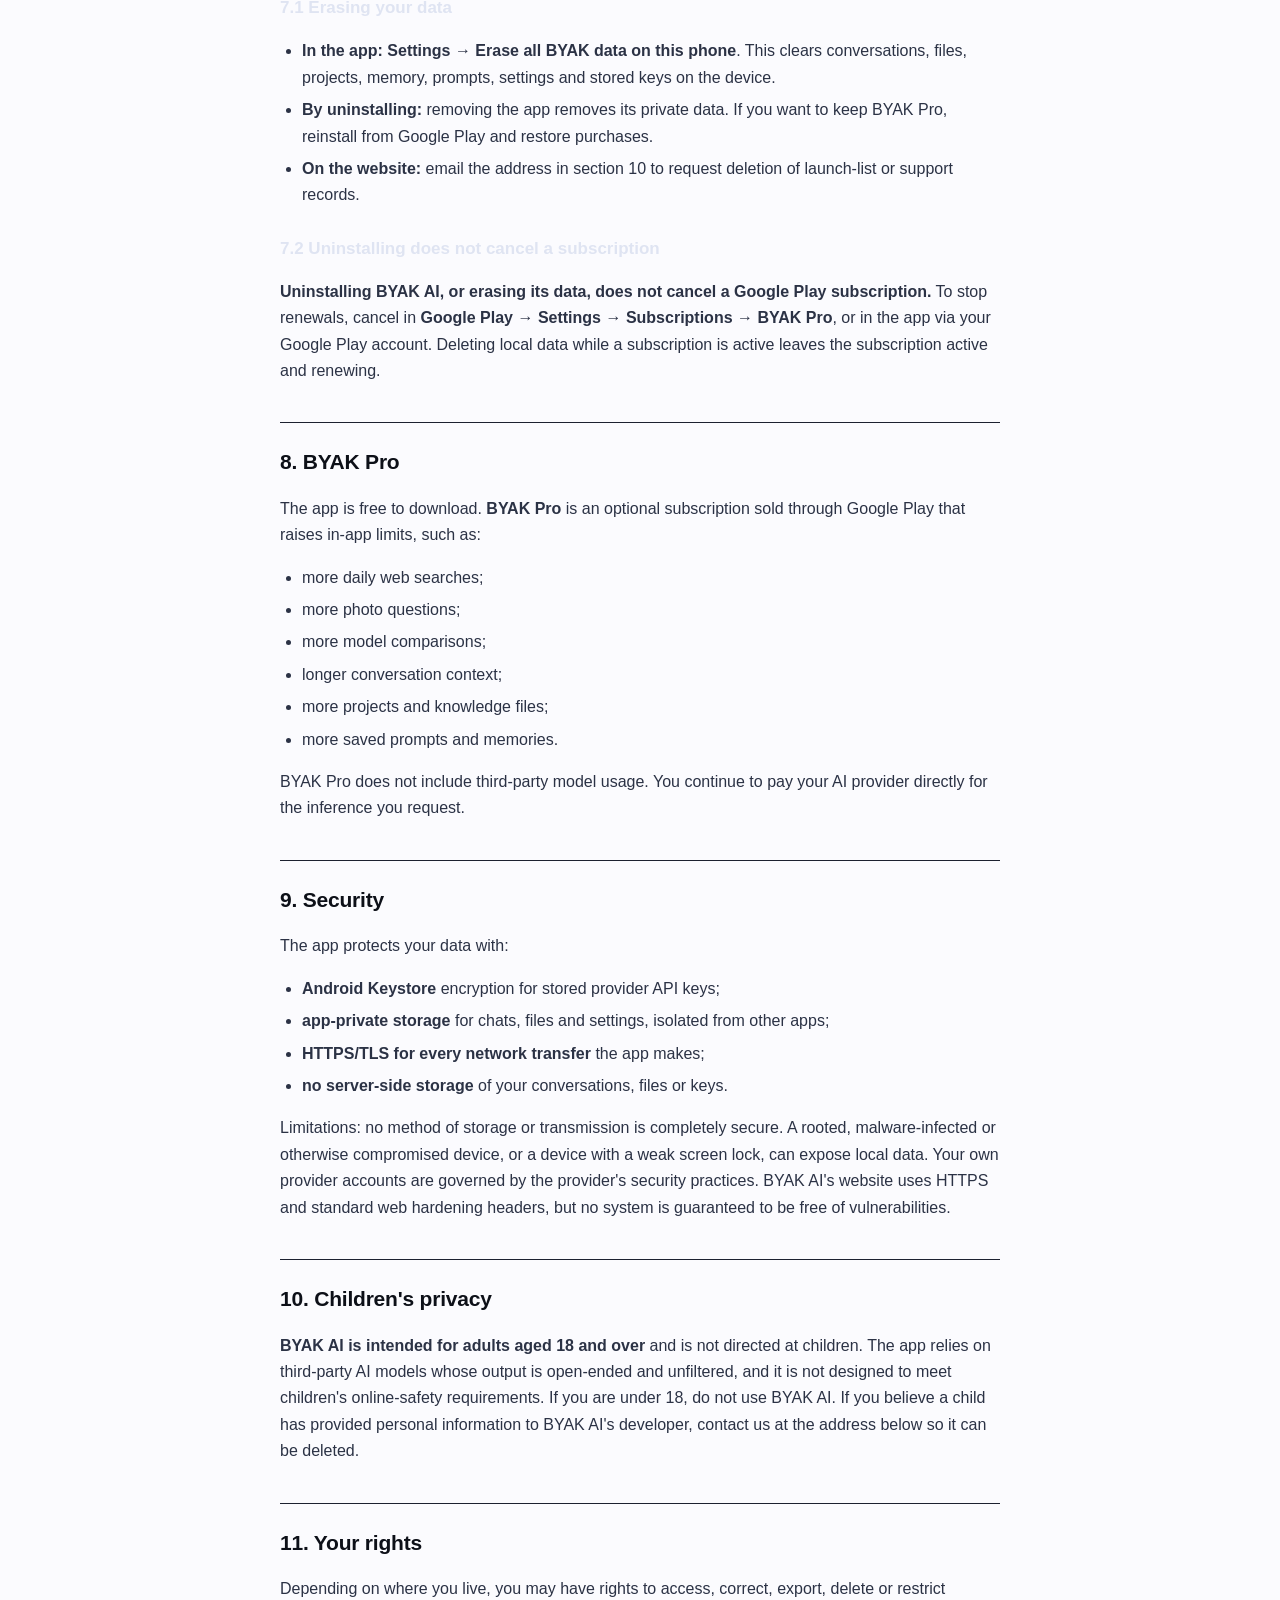
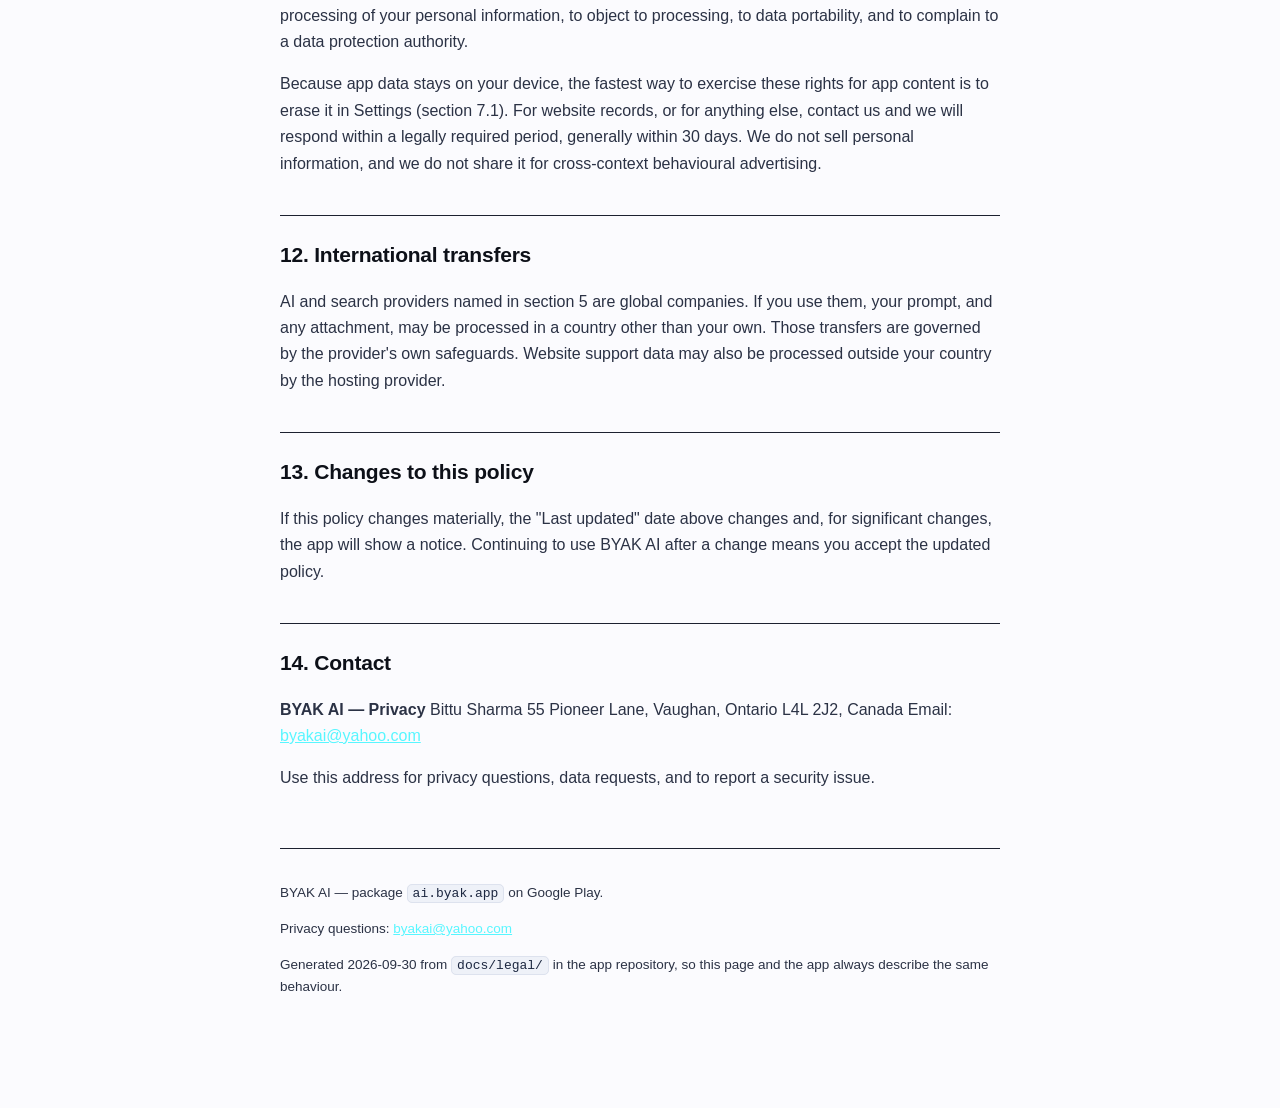
==== commit a9a1cbb8: "BYAK AI privacy policy: Pollinations Free (no key) endpoint Rendered from docs/legal/PRIVACY_POLICY." ====
--- a/website/byak-ai/privacy/index.html
+++ b/website/byak-ai/privacy/index.html
@@ -90,7 +90,7 @@
 <h3>5.1 AI providers</h3>
 <p>If you connect a provider and send a message, the app sends the request from your phone directly to that provider. The transfer contains the text of your prompt, the conversation context the app includes, any images you attached, and your chosen model. It also contains the API key for that provider, which the provider needs in order to authenticate the call.</p>
 <p>Providers the app can be configured to call:</p>
-<table><thead><tr><th>Provider</th><th>Endpoint</th></tr></thead><tbody><tr><td>OpenAI</td><td><code>api.openai.com</code></td></tr><tr><td>Anthropic</td><td><code>api.anthropic.com</code></td></tr><tr><td>Google Gemini</td><td><code>generativelanguage.googleapis.com</code></td></tr><tr><td>OpenRouter</td><td><code>openrouter.ai</code></td></tr><tr><td>Groq</td><td><code>api.groq.com</code></td></tr><tr><td>Mistral AI</td><td><code>api.mistral.ai</code></td></tr><tr><td>DeepSeek</td><td><code>api.deepseek.com</code></td></tr><tr><td>NVIDIA</td><td><code>integrate.api.nvidia.com</code></td></tr><tr><td>Pollinations</td><td><code>gen.pollinations.ai</code></td></tr><tr><td>Any custom OpenAI-compatible endpoint you enter</td><td>as you specify</td></tr></tbody></table>
+<table><thead><tr><th>Provider</th><th>Endpoint</th></tr></thead><tbody><tr><td>OpenAI</td><td><code>api.openai.com</code></td></tr><tr><td>Anthropic</td><td><code>api.anthropic.com</code></td></tr><tr><td>Google Gemini</td><td><code>generativelanguage.googleapis.com</code></td></tr><tr><td>OpenRouter</td><td><code>openrouter.ai</code></td></tr><tr><td>Groq</td><td><code>api.groq.com</code></td></tr><tr><td>Mistral AI</td><td><code>api.mistral.ai</code></td></tr><tr><td>DeepSeek</td><td><code>api.deepseek.com</code></td></tr><tr><td>NVIDIA</td><td><code>integrate.api.nvidia.com</code></td></tr><tr><td>Pollinations (with your key)</td><td><code>gen.pollinations.ai</code></td></tr><tr><td>Pollinations Free (no key, if you turn it on)</td><td><code>text.pollinations.ai</code></td></tr><tr><td>Any custom OpenAI-compatible endpoint you enter</td><td>as you specify</td></tr></tbody></table>
 <p><strong>Cost and terms.</strong> These providers bill you directly through your own API key. BYAK AI does not pay for, proxy, resell or bundle third-party inference. BYAK Pro does <strong>not</strong> include unlimited or free third-party model usage — it only raises the in-app limits listed in section 8. Your use of each provider is governed by that provider's terms of service and privacy policy, including its own retention practices, training practices and retention periods, over which BYAK AI has no control.</p>
 <p><strong>Offline AI.</strong> If you choose to download the offline model (Qwen3 0.6B), the app downloads the model file once from Hugging Face (<code>huggingface.co</code>) through Android's download manager. Hugging Face receives an ordinary download request (such as your IP address), not your conversations. After that, offline AI answers are generated entirely on your phone and nothing you type is sent anywhere. Deleting the model from the Models screen removes the file.</p>
 <h3>5.2 Web search and research</h3>
